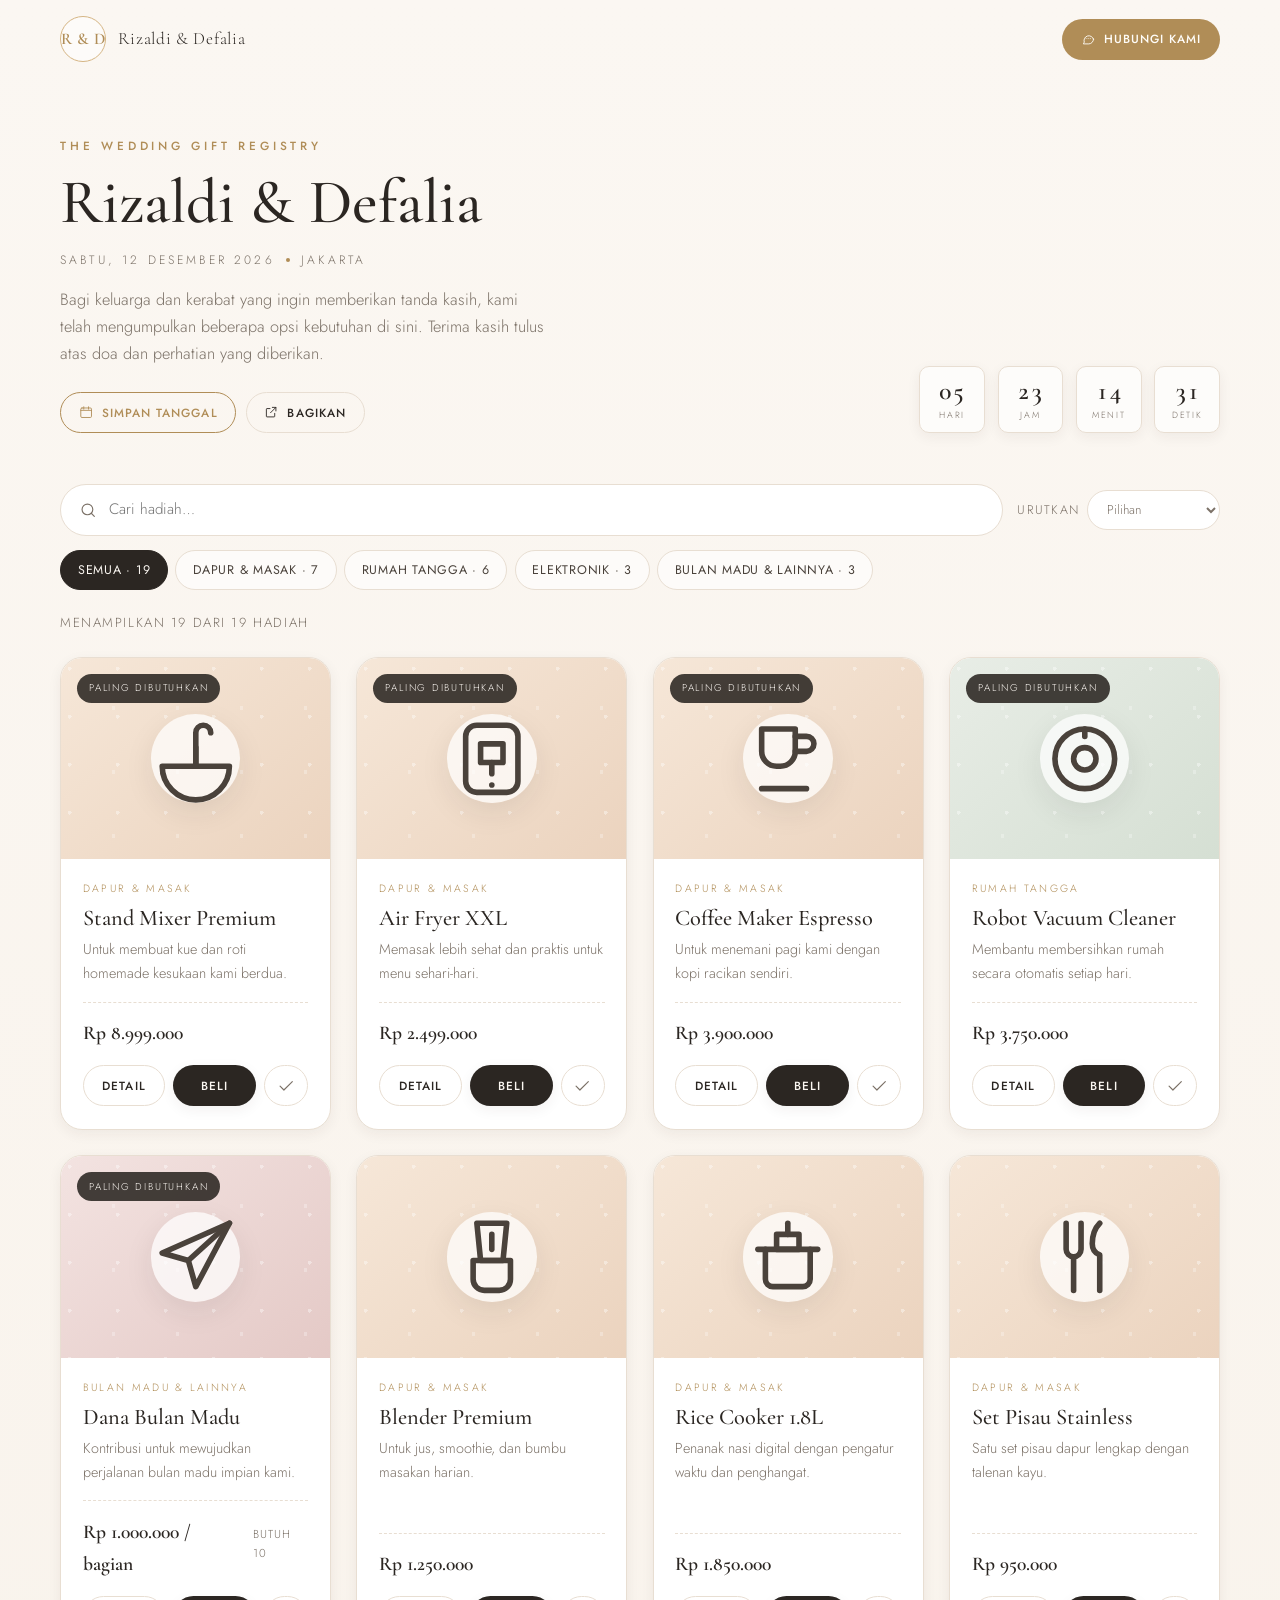
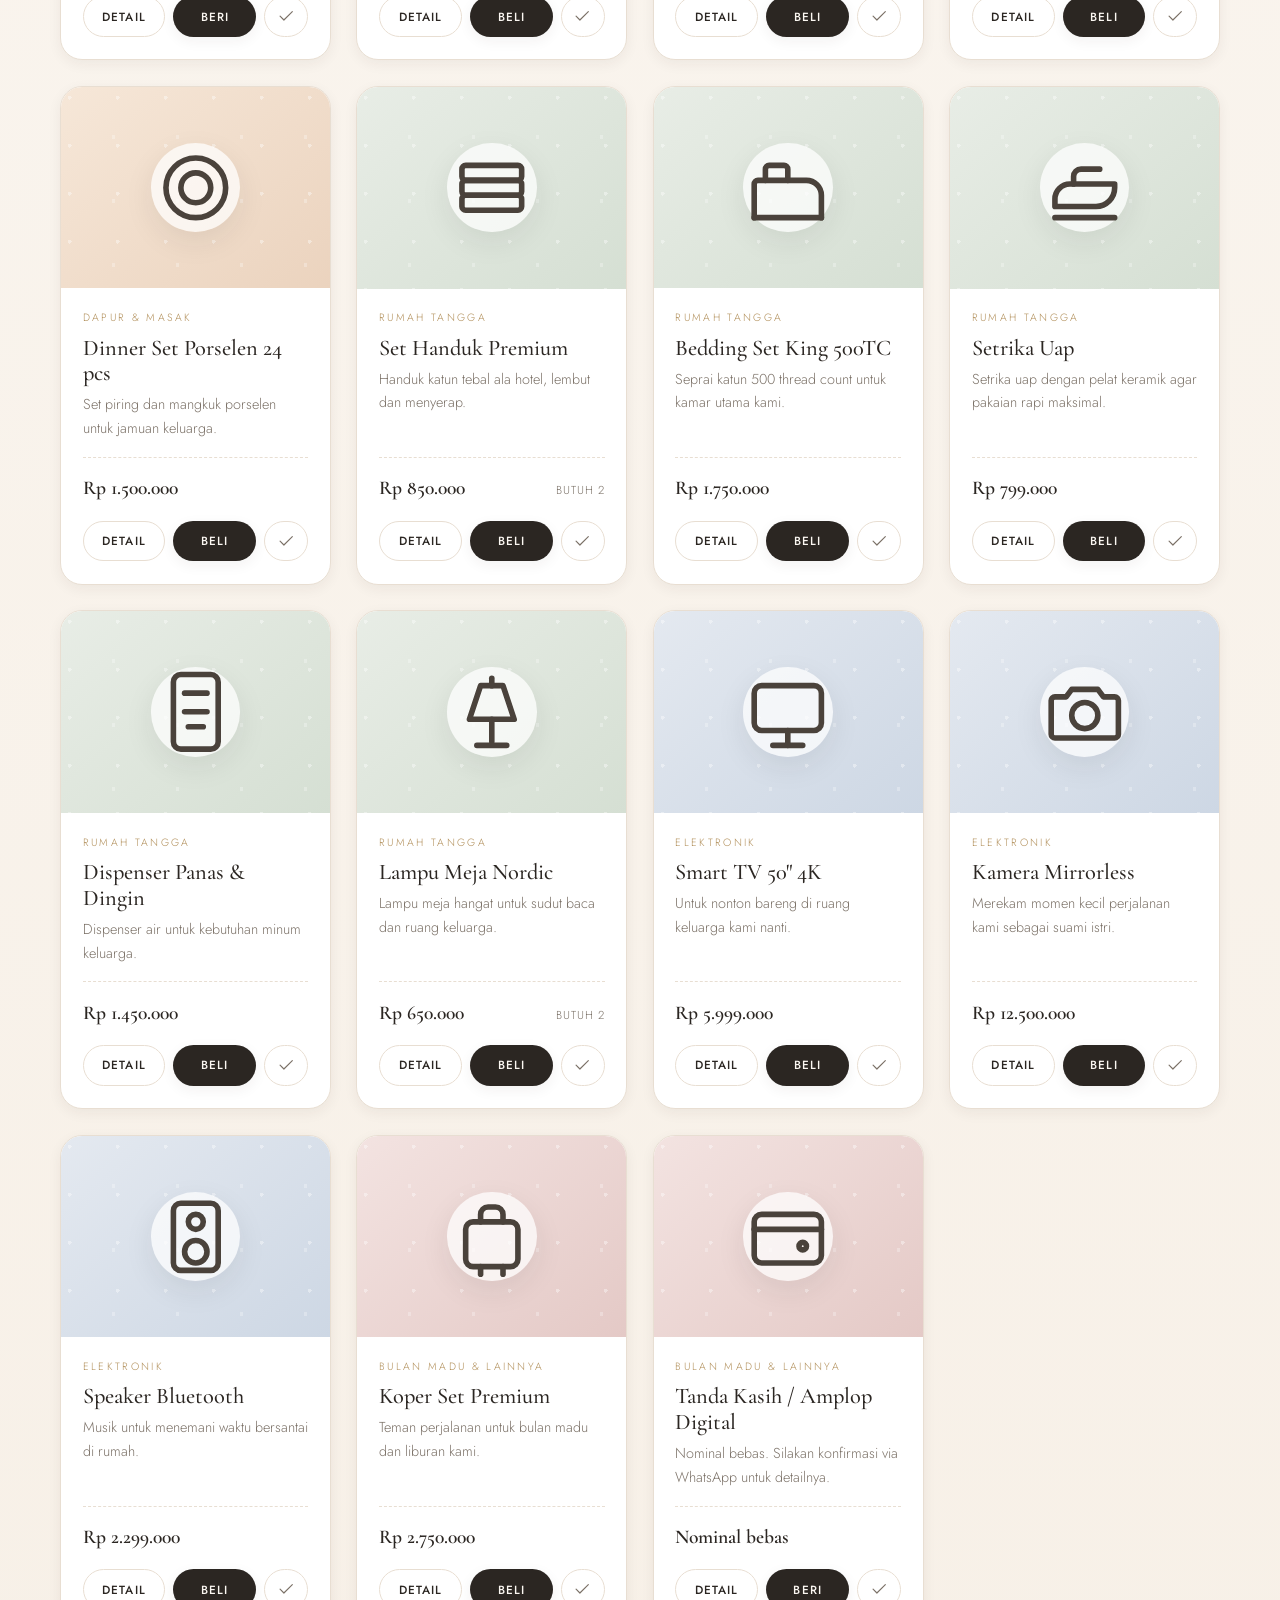
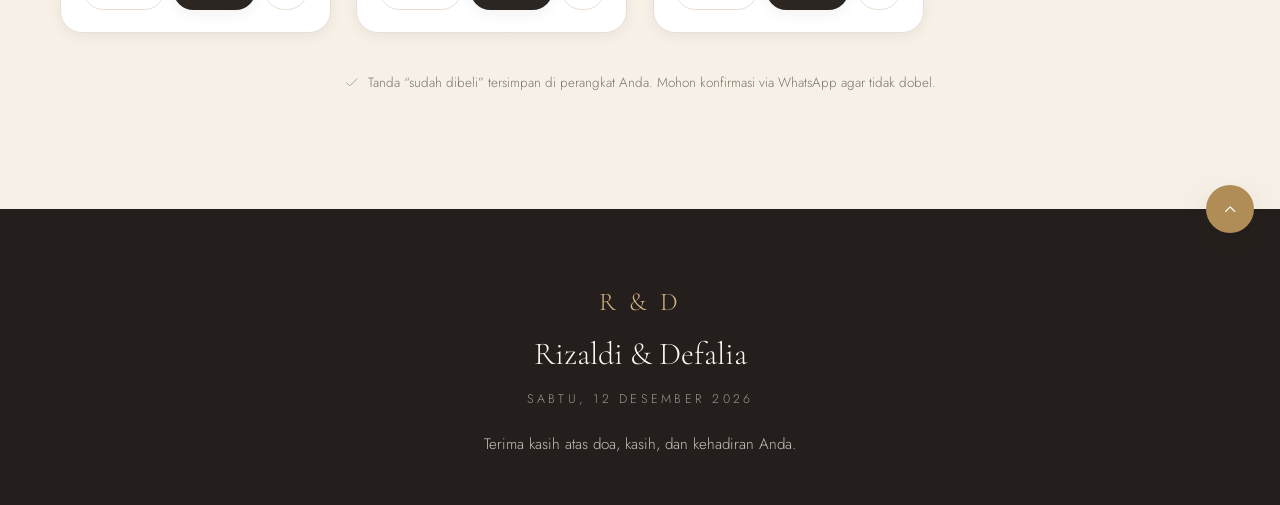
==== index.html @ 7516e066 "Rename bride from Aisyah to Defalia" ====
<!DOCTYPE html>
<html lang="id">
<head>
<meta charset="UTF-8">
<meta name="viewport" content="width=device-width, initial-scale=1.0">
<meta name="theme-color" content="#FBF7F2">
<title>Wedding Gift — Rizaldi &amp; Defalia</title>
<meta name="description" content="Daftar hadiah pernikahan Rizaldi &amp; Defalia.">
<meta property="og:title" content="Wedding Gift — Rizaldi &amp; Defalia">
<meta property="og:description" content="Bagi keluarga dan kerabat yang ingin memberikan tanda kasih, kami telah menyiapkan daftar hadiah pilihan.">
<meta property="og:type" content="website">
<link rel="icon" href="data:image/svg+xml,%3Csvg xmlns='http://www.w3.org/2000/svg' viewBox='0 0 64 64'%3E%3Crect width='64' height='64' rx='14' fill='%23FBF7F2'/%3E%3Ctext x='32' y='43' font-family='Georgia,serif' font-size='30' text-anchor='middle' fill='%23B08D57'%3ER%26D%3C/text%3E%3C/svg%3E">
<link rel="preconnect" href="https://fonts.googleapis.com">
<link rel="preconnect" href="https://fonts.gstatic.com" crossorigin>
<link href="https://fonts.googleapis.com/css2?family=Cormorant+Garamond:ital,wght@0,400;0,500;0,600;0,700;1,400;1,500&family=Jost:wght@300;400;500;600&display=swap" rel="stylesheet">
<link rel="stylesheet" href="css/styles.css">
</head>
<body>
<a class="skip-link" href="#hadiah">Lewati ke daftar hadiah</a>

<header class="nav" id="site-nav">
  <div class="nav-inner container">
    <a class="brand" href="#hadiah" aria-label="Ke daftar hadiah">
      <span class="brand-mono" data-text="monogram">R &amp; D</span>
      <span class="brand-label" data-text="shortNames">Rizaldi &amp; Defalia</span>
    </a>
    <a class="btn btn-gold btn-sm nav-cta" id="nav-wa" href="#" target="_blank" rel="noopener">
      <span class="icon" data-icon="chat"></span>
      <span class="nav-cta-label">Hubungi Kami</span>
    </a>
  </div>
</header>

<main id="main">

  <section class="section gifts" id="hadiah">
    <div class="container">
      <header class="registry-head">
        <div class="registry-intro reveal">
          <p class="eyebrow">The Wedding Gift Registry</p>
          <h1 class="registry-names" data-text="names">Rizaldi &amp; Defalia</h1>
          <p class="registry-meta">
            <span data-text="dateLabel">Sabtu, 12 Desember 2026</span>
            <span class="dot" aria-hidden="true"></span>
            <span data-text="city">Jakarta</span>
          </p>
          <p class="registry-lead" data-text="introText">
            Bagi keluarga dan kerabat yang ingin memberikan tanda kasih, kami telah mengumpulkan beberapa opsi kebutuhan di sini.
          </p>
          <div class="registry-actions">
            <button class="btn btn-sm btn-outline" id="save-date">
              <span class="icon" data-icon="cal"></span> Simpan Tanggal
            </button>
            <button class="btn btn-sm btn-ghost" id="share-page">
              <span class="icon" data-icon="external"></span> Bagikan
            </button>
          </div>
        </div>
        <div class="countdown reveal" id="countdown" aria-label="Hitung mundur menuju hari pernikahan">
          <div class="cd-item"><strong data-unit="days">00</strong><span>Hari</span></div>
          <div class="cd-item"><strong data-unit="hours">00</strong><span>Jam</span></div>
          <div class="cd-item"><strong data-unit="minutes">00</strong><span>Menit</span></div>
          <div class="cd-item"><strong data-unit="seconds">00</strong><span>Detik</span></div>
        </div>
      </header>

      <div class="toolbar reveal">
        <label class="search">
          <span class="icon" data-icon="search"></span>
          <input type="search" id="search" placeholder="Cari hadiah…" aria-label="Cari hadiah">
        </label>
        <div class="chips" id="chips" role="tablist" aria-label="Kategori hadiah"></div>
        <label class="sort">
          <span>Urutkan</span>
          <select id="sort" aria-label="Urutkan hadiah">
            <option value="featured">Pilihan</option>
            <option value="price-asc">Harga terendah</option>
            <option value="price-desc">Harga tertinggi</option>
            <option value="name">Nama A–Z</option>
          </select>
        </label>
      </div>

      <p class="result-count" id="gift-count" aria-live="polite"></p>
      <div class="gift-grid" id="gift-grid"></div>
      <div class="empty" id="gift-empty" hidden>
        <span class="icon" data-icon="search"></span>
        <h3>Hadiah tidak ditemukan</h3>
        <p>Coba kata kunci atau kategori lain, ya.</p>
      </div>
      <p class="note reveal">
        <span class="icon" data-icon="check"></span>
        Tanda “sudah dibeli” tersimpan di perangkat Anda. Mohon konfirmasi via WhatsApp agar tidak dobel.
      </p>
    </div>
  </section>

</main>

<footer class="footer">
  <div class="container footer-inner">
    <p class="footer-mono" data-text="monogram">R &amp; D</p>
    <p class="footer-names" data-text="names">Rizaldi &amp; Defalia</p>
    <p class="footer-date" data-text="dateLabel">Sabtu, 12 Desember 2026</p>
    <p class="footer-thanks">Terima kasih atas doa, kasih, dan kehadiran Anda.</p>
  </div>
  <a class="to-top" href="#hadiah" aria-label="Kembali ke atas"><span class="icon" data-icon="chevron-down"></span></a>
</footer>

<div class="modal" id="modal" hidden>
  <div class="modal-backdrop" data-close="1"></div>
  <div class="modal-panel" role="dialog" aria-modal="true" aria-labelledby="modal-title">
    <button class="modal-close" data-close="1" aria-label="Tutup">
      <span class="icon" data-icon="close"></span>
    </button>
    <div class="modal-body" id="modal-body"></div>
  </div>
</div>

<div class="toast" id="toast" role="status" aria-live="polite"></div>

<noscript>
  <p style="padding:1rem;text-align:center">Aktifkan JavaScript untuk melihat daftar hadiah dan fitur interaktif lainnya.</p>
</noscript>

<script src="js/data.js"></script>
<script src="js/app.js"></script>
</body>
</html>
---- css/styles.css ----
:root {
  --ivory: #FBF7F2;
  --cream: #F4ECE3;
  --sand: #EFE4D7;
  --white: #FFFFFF;
  --ink: #2B2622;
  --ink-soft: #4A423B;
  --muted: #7C7268;
  --line: #E8DED2;
  --gold: #B08D57;
  --gold-soft: #D4B483;
  --gold-tint: #F3E9DA;
  --blush: #D9A7A0;
  --sage: #9DAF9B;
  --radius-lg: 22px;
  --radius: 16px;
  --radius-sm: 10px;
  --shadow-sm: 0 4px 14px rgba(43, 38, 34, .06);
  --shadow: 0 14px 40px rgba(43, 38, 34, .10);
  --shadow-lg: 0 30px 70px rgba(43, 38, 34, .18);
  --serif: 'Cormorant Garamond', 'Times New Roman', Georgia, serif;
  --sans: 'Jost', system-ui, -apple-system, 'Segoe UI', sans-serif;
  --ease: cubic-bezier(.22, .61, .36, 1);
}

*,
*::before,
*::after { box-sizing: border-box; }

html {
  scroll-behavior: smooth;
  -webkit-text-size-adjust: 100%;
}

body {
  margin: 0;
  background: var(--ivory);
  color: var(--ink);
  font-family: var(--sans);
  font-size: 16px;
  line-height: 1.65;
  font-weight: 300;
  overflow-x: hidden;
}

body.no-scroll { overflow: hidden; }

img { max-width: 100%; display: block; }

a { color: inherit; text-decoration: none; }

button, input, select, textarea { font: inherit; color: inherit; }

h1, h2, h3, h4 {
  font-family: var(--serif);
  font-weight: 500;
  line-height: 1.15;
  margin: 0;
}

p { margin: 0; }

ul, ol { margin: 0; padding: 0; list-style: none; }

.container {
  width: min(1160px, 100% - 2.5rem);
  margin-inline: auto;
}

.icon {
  display: inline-flex;
  width: 1.15em;
  height: 1.15em;
  flex: 0 0 auto;
}

.icon svg { width: 100%; height: 100%; display: block; }

.skip-link {
  position: absolute;
  left: -9999px;
  top: 0;
  background: var(--ink);
  color: var(--white);
  padding: .6rem 1rem;
  z-index: 200;
  border-radius: 0 0 var(--radius-sm) 0;
}

.skip-link:focus { left: 0; }

:focus-visible {
  outline: 2px solid var(--gold);
  outline-offset: 3px;
  border-radius: 4px;
}

.eyebrow {
  font-size: .74rem;
  letter-spacing: .32em;
  text-transform: uppercase;
  color: var(--gold);
  font-weight: 500;
  margin-bottom: .9rem;
}

.section {
  padding: clamp(4.5rem, 9vw, 7.5rem) 0;
  position: relative;
}

.btn {
  display: inline-flex;
  align-items: center;
  justify-content: center;
  gap: .55rem;
  padding: .85rem 1.7rem;
  border-radius: 999px;
  border: 1px solid transparent;
  font-family: var(--sans);
  font-size: .86rem;
  font-weight: 500;
  letter-spacing: .09em;
  text-transform: uppercase;
  cursor: pointer;
  transition: transform .25s var(--ease), background .25s var(--ease), color .25s var(--ease), border-color .25s var(--ease), box-shadow .25s var(--ease);
  white-space: nowrap;
}

.btn:hover { transform: translateY(-2px); }
.btn:active { transform: translateY(0); }

.btn-primary {
  background: var(--ink);
  color: var(--ivory);
  box-shadow: var(--shadow-sm);
}

.btn-primary:hover { background: #3A332D; box-shadow: var(--shadow); }

.btn-gold {
  background: var(--gold);
  color: #FFFDF9;
}

.btn-gold:hover { background: #9E7C48; }

.btn-ghost {
  background: transparent;
  border-color: var(--line);
  color: var(--ink);
}

.btn-ghost:hover { border-color: var(--gold); color: var(--gold); }

.btn-outline {
  background: transparent;
  border-color: var(--gold);
  color: var(--gold);
}

.btn-outline:hover { background: var(--gold); color: #FFFDF9; }

.btn-sm {
  padding: .6rem 1.1rem;
  font-size: .74rem;
}

.btn .icon { font-size: 1.05em; }

.nav {
  position: fixed;
  inset: 0 0 auto 0;
  z-index: 100;
  padding: 1rem 0;
  transition: background .35s var(--ease), box-shadow .35s var(--ease), padding .35s var(--ease);
}

.nav.scrolled {
  background: rgba(251, 247, 242, .92);
  backdrop-filter: blur(14px);
  -webkit-backdrop-filter: blur(14px);
  box-shadow: 0 1px 0 var(--line), 0 10px 30px rgba(43, 38, 34, .05);
  padding: .6rem 0;
}

.nav-inner {
  display: flex;
  align-items: center;
  gap: 1.4rem;
}

.brand {
  display: flex;
  align-items: center;
  gap: .7rem;
  margin-right: auto;
}

.brand-mono {
  font-family: var(--serif);
  font-size: 1.02rem;
  font-weight: 600;
  letter-spacing: .02em;
  white-space: nowrap;
  line-height: 1;
  color: var(--gold);
  border: 1px solid var(--gold-soft);
  border-radius: 50%;
  width: 2.9rem;
  height: 2.9rem;
  display: grid;
  place-items: center;
  background: rgba(255, 255, 255, .55);
  transition: background .3s var(--ease);
}

.brand-label {
  font-family: var(--serif);
  font-size: 1.08rem;
  letter-spacing: .04em;
  color: var(--ink);
}

@media (max-width: 560px) {
  .brand-label { display: none; }
}

.registry-head {
  display: grid;
  grid-template-columns: minmax(0, 1fr) auto;
  align-items: end;
  gap: 2.5rem;
  margin-bottom: clamp(2.2rem, 4vw, 3.2rem);
}

.registry-names {
  font-size: clamp(2.4rem, 5.5vw, 3.9rem);
  line-height: 1.05;
}

.registry-names .amp {
  font-style: italic;
  color: var(--gold);
  font-weight: 400;
  padding: 0 .06em;
}

.registry-meta {
  display: flex;
  flex-wrap: wrap;
  align-items: center;
  gap: .7rem;
  margin-top: .9rem;
  font-size: .76rem;
  letter-spacing: .26em;
  text-transform: uppercase;
  color: var(--muted);
}

.registry-meta .dot {
  width: 4px;
  height: 4px;
  border-radius: 50%;
  background: var(--gold);
}

.registry-lead {
  max-width: 54ch;
  margin-top: 1.1rem;
  color: var(--muted);
  font-size: 1.02rem;
}

.registry-actions {
  display: flex;
  flex-wrap: wrap;
  gap: .6rem;
  margin-top: 1.5rem;
}

.countdown {
  display: flex;
  gap: clamp(.5rem, 1.6vw, .8rem);
}

.cd-item {
  min-width: 4.1rem;
  padding: .7rem .55rem .55rem;
  background: rgba(255, 255, 255, .68);
  border: 1px solid var(--line);
  border-radius: var(--radius-sm);
  display: flex;
  flex-direction: column;
  align-items: center;
  box-shadow: var(--shadow-sm);
}

.cd-item strong {
  font-family: var(--serif);
  font-size: clamp(1.15rem, 2.2vw, 1.6rem);
  font-weight: 600;
  color: var(--ink);
  line-height: 1;
  font-variant-numeric: tabular-nums;
}

.cd-item span {
  margin-top: .3rem;
  font-size: .56rem;
  letter-spacing: .2em;
  text-transform: uppercase;
  color: var(--muted);
}

.gifts {
  background: linear-gradient(180deg, var(--ivory) 0%, #F7F0E7 100%);
  padding-top: clamp(6.5rem, 11vw, 8.5rem);
}

.toolbar {
  display: flex;
  flex-wrap: wrap;
  align-items: center;
  gap: .9rem;
  margin-bottom: 1.4rem;
}

.search {
  display: flex;
  align-items: center;
  gap: .6rem;
  padding: .7rem 1.1rem;
  background: var(--white);
  border: 1px solid var(--line);
  border-radius: 999px;
  flex: 1 1 260px;
  color: var(--muted);
  transition: border-color .25s var(--ease), box-shadow .25s var(--ease);
}

.search:focus-within { border-color: var(--gold-soft); box-shadow: 0 0 0 4px rgba(176, 141, 87, .1); }

.search input {
  border: 0;
  background: transparent;
  outline: none;
  width: 100%;
  font-size: .95rem;
}

.chips {
  display: flex;
  flex-wrap: wrap;
  gap: .45rem;
  order: 3;
  flex: 1 1 100%;
}

.chip {
  padding: .55rem 1.05rem;
  border-radius: 999px;
  border: 1px solid var(--line);
  background: rgba(255, 255, 255, .6);
  font-size: .78rem;
  letter-spacing: .06em;
  text-transform: uppercase;
  font-weight: 400;
  color: var(--ink-soft);
  cursor: pointer;
  transition: all .25s var(--ease);
}

.chip:hover { border-color: var(--gold-soft); color: var(--gold); }

.chip.is-active {
  background: var(--ink);
  border-color: var(--ink);
  color: var(--ivory);
}

.sort {
  display: flex;
  align-items: center;
  gap: .5rem;
  margin-left: auto;
  font-size: .78rem;
  letter-spacing: .1em;
  text-transform: uppercase;
  color: var(--muted);
}

.sort select {
  border: 1px solid var(--line);
  background: var(--white);
  border-radius: 999px;
  padding: .55rem .9rem;
  font-size: .8rem;
  cursor: pointer;
  outline: none;
}

.result-count {
  font-size: .82rem;
  letter-spacing: .12em;
  text-transform: uppercase;
  color: var(--muted);
  margin-bottom: 1.4rem;
}

.gift-grid {
  display: grid;
  grid-template-columns: repeat(auto-fill, minmax(270px, 1fr));
  gap: 1.6rem;
}

.gift {
  background: var(--white);
  border: 1px solid var(--line);
  border-radius: var(--radius-lg);
  overflow: hidden;
  display: flex;
  flex-direction: column;
  box-shadow: var(--shadow-sm);
  transition: transform .35s var(--ease), box-shadow .35s var(--ease), border-color .35s var(--ease);
}

.gift:hover {
  transform: translateY(-6px);
  box-shadow: var(--shadow);
  border-color: var(--gold-soft);
}

.gift.is-claimed { opacity: .72; }

.gift-media {
  position: relative;
  aspect-ratio: 4 / 3;
  display: grid;
  place-items: center;
  overflow: hidden;
}

.gift-media::before {
  content: "";
  position: absolute;
  inset: 0;
  background-image:
    radial-gradient(circle at 18% 22%, rgba(255, 255, 255, .55) 0 2px, transparent 2px),
    radial-gradient(circle at 82% 78%, rgba(255, 255, 255, .4) 0 2px, transparent 2px);
  background-size: 48px 48px, 64px 64px;
  opacity: .7;
}

.gift-media img {
  position: absolute;
  inset: 0;
  width: 100%;
  height: 100%;
  object-fit: cover;
}

.gift-icon {
  position: relative;
  display: grid;
  place-items: center;
  width: 5.6rem;
  height: 5.6rem;
  border-radius: 50%;
  background: rgba(255, 255, 255, .72);
  color: var(--ink-soft);
  font-size: 2.6rem;
  box-shadow: 0 10px 30px rgba(43, 38, 34, .08);
  transition: transform .4s var(--ease);
}

.gift:hover .gift-icon { transform: scale(1.07) rotate(-3deg); }

.cat-dapur { background: linear-gradient(140deg, #F6E7D8, #EBD3BE); }
.cat-rumah { background: linear-gradient(140deg, #E8EDE6, #D5DFD3); }
.cat-elektronik { background: linear-gradient(140deg, #E4E9F0, #CDD7E4); }
.cat-lainnya { background: linear-gradient(140deg, #F3E3E1, #E4C9C6); }

.gift-badge {
  position: absolute;
  top: 1rem;
  left: 1rem;
  background: rgba(43, 38, 34, .88);
  color: var(--ivory);
  font-size: .62rem;
  letter-spacing: .18em;
  text-transform: uppercase;
  padding: .4rem .75rem;
  border-radius: 999px;
}

.gift-ribbon {
  position: absolute;
  top: 1rem;
  right: 1rem;
  display: none;
  align-items: center;
  gap: .35rem;
  background: rgba(255, 253, 249, .94);
  color: #4E7A4E;
  border: 1px solid #CBE0CB;
  font-size: .62rem;
  letter-spacing: .14em;
  text-transform: uppercase;
  padding: .4rem .7rem;
  border-radius: 999px;
}

.gift.is-claimed .gift-ribbon { display: inline-flex; }

.gift-body {
  padding: 1.3rem 1.35rem 1.4rem;
  display: flex;
  flex-direction: column;
  flex: 1;
}

.gift-cat {
  font-size: .66rem;
  letter-spacing: .22em;
  text-transform: uppercase;
  color: var(--gold);
  margin-bottom: .5rem;
}

.gift-title {
  font-size: 1.4rem;
  margin-bottom: .45rem;
}

.gift-desc {
  color: var(--muted);
  font-size: .9rem;
  display: -webkit-box;
  -webkit-line-clamp: 2;
  -webkit-box-orient: vertical;
  overflow: hidden;
  margin-bottom: 1rem;
}

.gift-meta {
  display: flex;
  align-items: baseline;
  justify-content: space-between;
  gap: .6rem;
  margin-top: auto;
  padding-top: .9rem;
  border-top: 1px dashed var(--line);
}

.gift-price {
  font-family: var(--serif);
  font-size: 1.22rem;
  font-weight: 600;
  color: var(--ink);
}

.gift-qty {
  font-size: .72rem;
  letter-spacing: .08em;
  text-transform: uppercase;
  color: var(--muted);
}

.gift-actions {
  display: flex;
  gap: .5rem;
  margin-top: 1rem;
}

.gift-actions .btn { flex: 1; }

.claim-btn {
  flex: 0 0 44px !important;
  width: 44px;
  padding: 0;
  border-radius: 999px;
  background: transparent;
  border: 1px solid var(--line);
  color: var(--muted);
  display: grid;
  place-items: center;
  cursor: pointer;
  transition: all .25s var(--ease);
}

.claim-btn:hover { border-color: var(--sage); color: #4E7A4E; }

.claim-btn.is-on {
  background: #EAF2E9;
  border-color: #CBE0CB;
  color: #4E7A4E;
}

.empty {
  text-align: center;
  padding: 3.5rem 1rem;
  color: var(--muted);
  border: 1px dashed var(--line);
  border-radius: var(--radius-lg);
}

.empty .icon { font-size: 2rem; color: var(--gold-soft); margin-bottom: .6rem; }

.empty h3 { font-size: 1.4rem; color: var(--ink); margin-bottom: .3rem; }

.note {
  display: flex;
  align-items: center;
  justify-content: center;
  gap: .55rem;
  margin-top: 2.4rem;
  font-size: .84rem;
  color: var(--muted);
  text-align: center;
}

.note .icon { color: var(--sage); }

@keyframes rise {
  from { opacity: 0; transform: translateY(14px); }
  to { opacity: 1; transform: translateY(0); }
}

.footer {
  position: relative;
  background: #241F1C;
  color: rgba(251, 247, 242, .75);
  padding: 4.5rem 0 3rem;
  text-align: center;
}

.footer-mono {
  font-family: var(--serif);
  font-size: 1.6rem;
  color: var(--gold-soft);
  letter-spacing: .14em;
}

.footer-names {
  font-family: var(--serif);
  font-size: 2rem;
  color: var(--ivory);
  margin-top: .3rem;
}

.footer-date {
  font-size: .78rem;
  letter-spacing: .26em;
  text-transform: uppercase;
  color: rgba(251, 247, 242, .55);
  margin-top: .5rem;
}

.footer-thanks { margin-top: 1.4rem; font-size: .95rem; }

.footer-small {
  margin-top: 2rem;
  font-size: .76rem;
  color: rgba(251, 247, 242, .45);
  display: inline-flex;
  align-items: center;
  gap: .4rem;
}

.footer-small .icon { color: var(--blush); }

.to-top {
  position: absolute;
  right: 1.6rem;
  top: -1.5rem;
  width: 3rem;
  height: 3rem;
  border-radius: 50%;
  background: var(--gold);
  color: #FFFDF9;
  display: grid;
  place-items: center;
  box-shadow: var(--shadow);
  transition: transform .3s var(--ease), background .3s var(--ease);
}

.to-top .icon { transform: rotate(180deg); }

.to-top:hover { transform: translateY(-4px); background: #9E7C48; }

.modal {
  position: fixed;
  inset: 0;
  z-index: 200;
  display: grid;
  place-items: center;
  padding: 1.2rem;
}

.modal[hidden] { display: none; }

.modal-backdrop {
  position: absolute;
  inset: 0;
  background: rgba(36, 31, 28, .55);
  backdrop-filter: blur(4px);
  animation: fade .3s var(--ease) both;
}

@keyframes fade { from { opacity: 0; } to { opacity: 1; } }

.modal-panel {
  position: relative;
  width: min(620px, 100%);
  max-height: 90svh;
  overflow: auto;
  background: var(--white);
  border-radius: var(--radius-lg);
  box-shadow: var(--shadow-lg);
  animation: pop .35s var(--ease) both;
}

@keyframes pop {
  from { opacity: 0; transform: translateY(18px) scale(.98); }
  to { opacity: 1; transform: none; }
}

.modal-close {
  position: absolute;
  top: .9rem;
  right: .9rem;
  z-index: 2;
  width: 2.4rem;
  height: 2.4rem;
  border-radius: 50%;
  border: 1px solid rgba(43, 38, 34, .12);
  background: rgba(255, 255, 255, .86);
  color: var(--ink);
  display: grid;
  place-items: center;
  cursor: pointer;
  transition: background .25s var(--ease), transform .25s var(--ease);
}

.modal-close:hover { background: var(--ink); color: var(--ivory); transform: rotate(90deg); }

.modal-media {
  aspect-ratio: 16 / 8;
  display: grid;
  place-items: center;
  position: relative;
}

.modal-media .gift-icon { width: 5rem; height: 5rem; font-size: 2.3rem; }

.modal-media img {
  position: absolute;
  inset: 0;
  width: 100%;
  height: 100%;
  object-fit: cover;
}

.modal-content { padding: 1.7rem 1.8rem 2rem; }

.modal-content .gift-cat { margin-bottom: .4rem; }

.modal-content h3 { font-size: 2rem; margin-bottom: .6rem; }

.modal-content .desc { color: var(--muted); margin-bottom: 1.2rem; }

.modal-facts {
  display: grid;
  grid-template-columns: repeat(auto-fit, minmax(130px, 1fr));
  gap: .8rem;
  margin-bottom: 1.3rem;
}

.fact {
  background: var(--ivory);
  border: 1px solid var(--line);
  border-radius: var(--radius-sm);
  padding: .8rem .9rem;
}

.fact span {
  display: block;
  font-size: .64rem;
  letter-spacing: .18em;
  text-transform: uppercase;
  color: var(--muted);
  margin-bottom: .2rem;
}

.fact strong { font-family: var(--serif); font-size: 1.1rem; font-weight: 600; }

.modal-note {
  font-size: .84rem;
  color: var(--muted);
  background: var(--gold-tint);
  border-radius: var(--radius-sm);
  padding: .8rem 1rem;
  margin-bottom: 1.3rem;
}

.modal-actions { display: grid; gap: .6rem; grid-template-columns: 1fr 1fr; }

.modal-actions .btn { width: 100%; }

.modal-actions .wide { grid-column: 1 / -1; }

.toast {
  position: fixed;
  left: 50%;
  bottom: 2rem;
  transform: translate(-50%, 200%);
  opacity: 0;
  visibility: hidden;
  background: var(--ink);
  color: var(--ivory);
  padding: .85rem 1.5rem;
  border-radius: 999px;
  font-size: .88rem;
  box-shadow: var(--shadow-lg);
  transition: transform .45s var(--ease), opacity .3s var(--ease), visibility .45s;
  z-index: 300;
  max-width: calc(100vw - 2rem);
  text-align: center;
}

.toast.show {
  transform: translate(-50%, 0);
  opacity: 1;
  visibility: visible;
}

.reveal {
  opacity: 0;
  transform: translateY(22px);
  transition: opacity .8s var(--ease), transform .8s var(--ease);
}

.reveal.is-in { opacity: 1; transform: none; }

@media (max-width: 980px) {
  .registry-head {
    grid-template-columns: 1fr;
    align-items: start;
    gap: 1.8rem;
  }
}

@media (max-width: 620px) {
  .container { width: min(1160px, 100% - 1.8rem); }

  .countdown { gap: .45rem; }

  .cd-item { min-width: 3.6rem; padding: .6rem .45rem .5rem; }

  .registry-meta { gap: .45rem; font-size: .68rem; letter-spacing: .2em; }

  .modal-actions { grid-template-columns: 1fr; }

  .gift-grid { grid-template-columns: 1fr; }
}

@media (prefers-reduced-motion: reduce) {
  html { scroll-behavior: auto; }

  *,
  *::before,
  *::after {
    animation-duration: .001ms !important;
    animation-iteration-count: 1 !important;
    transition-duration: .001ms !important;
  }

  .reveal { opacity: 1; transform: none; }
}
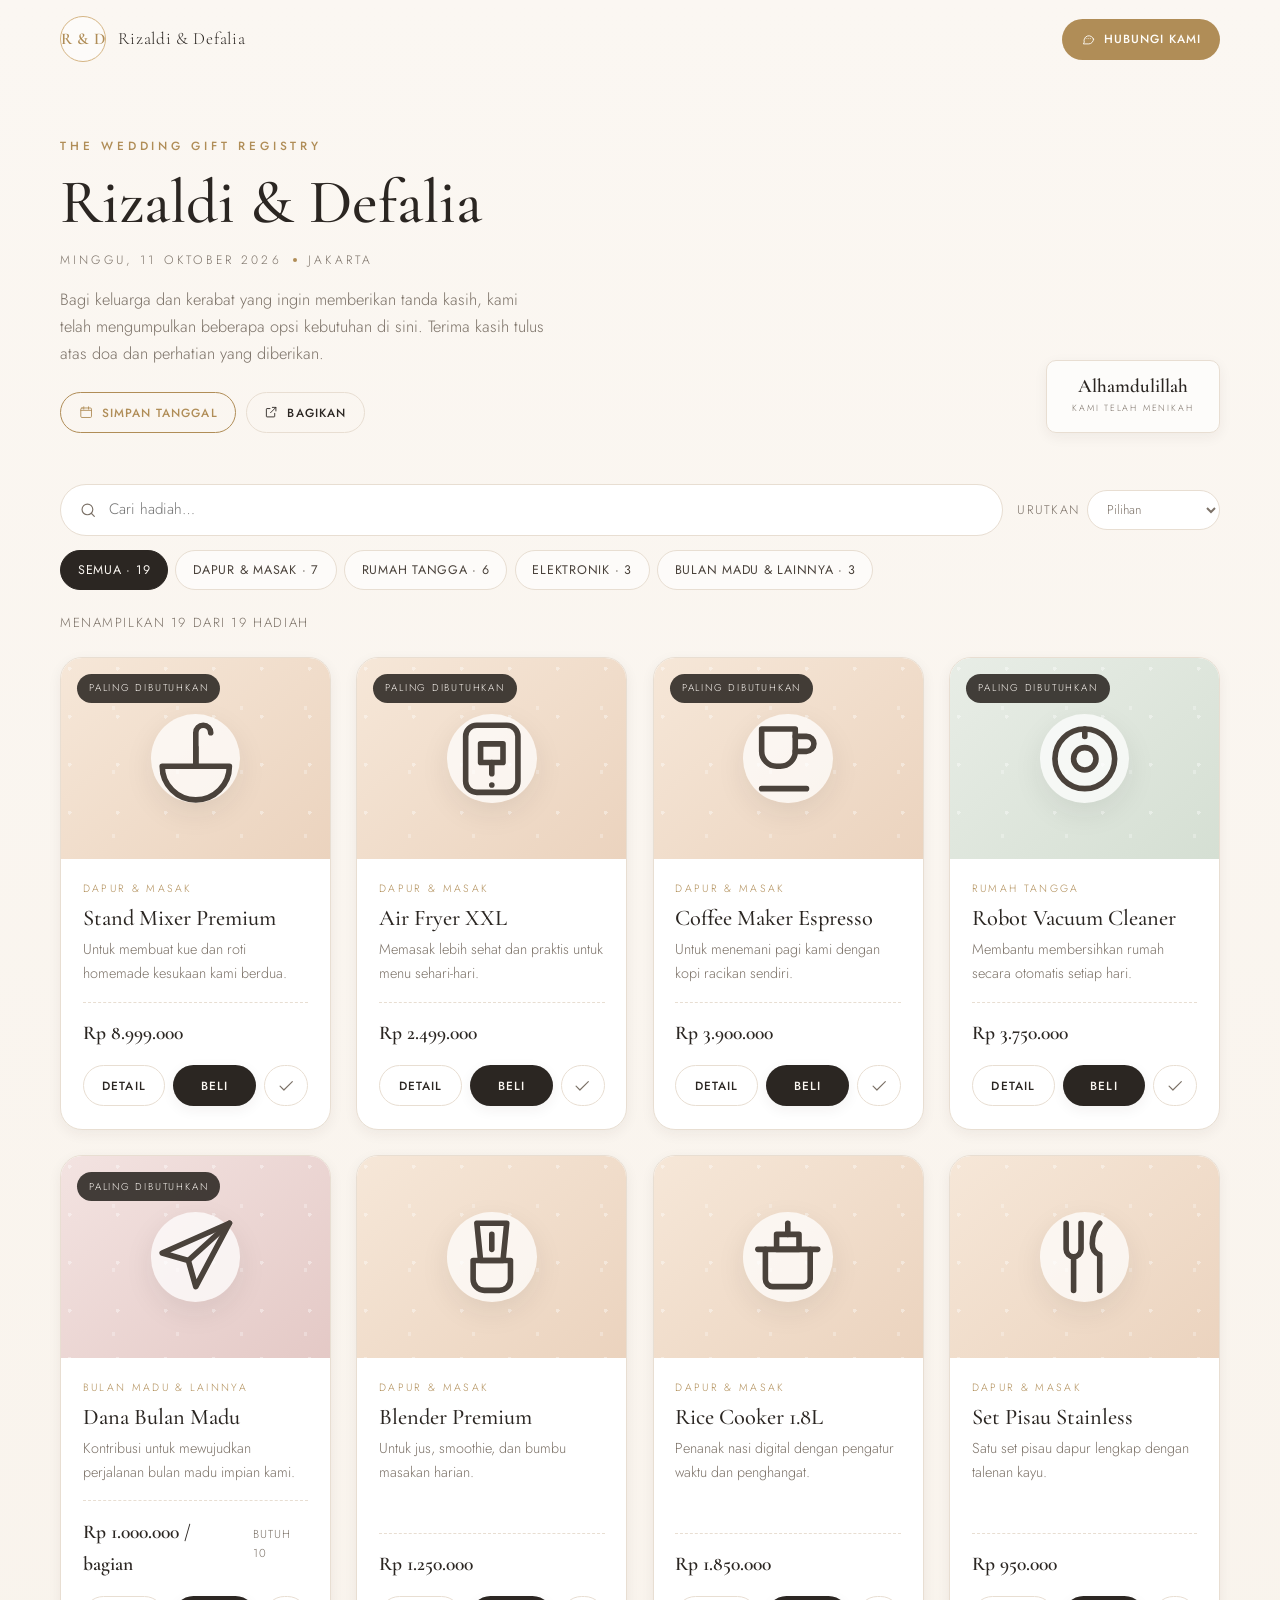
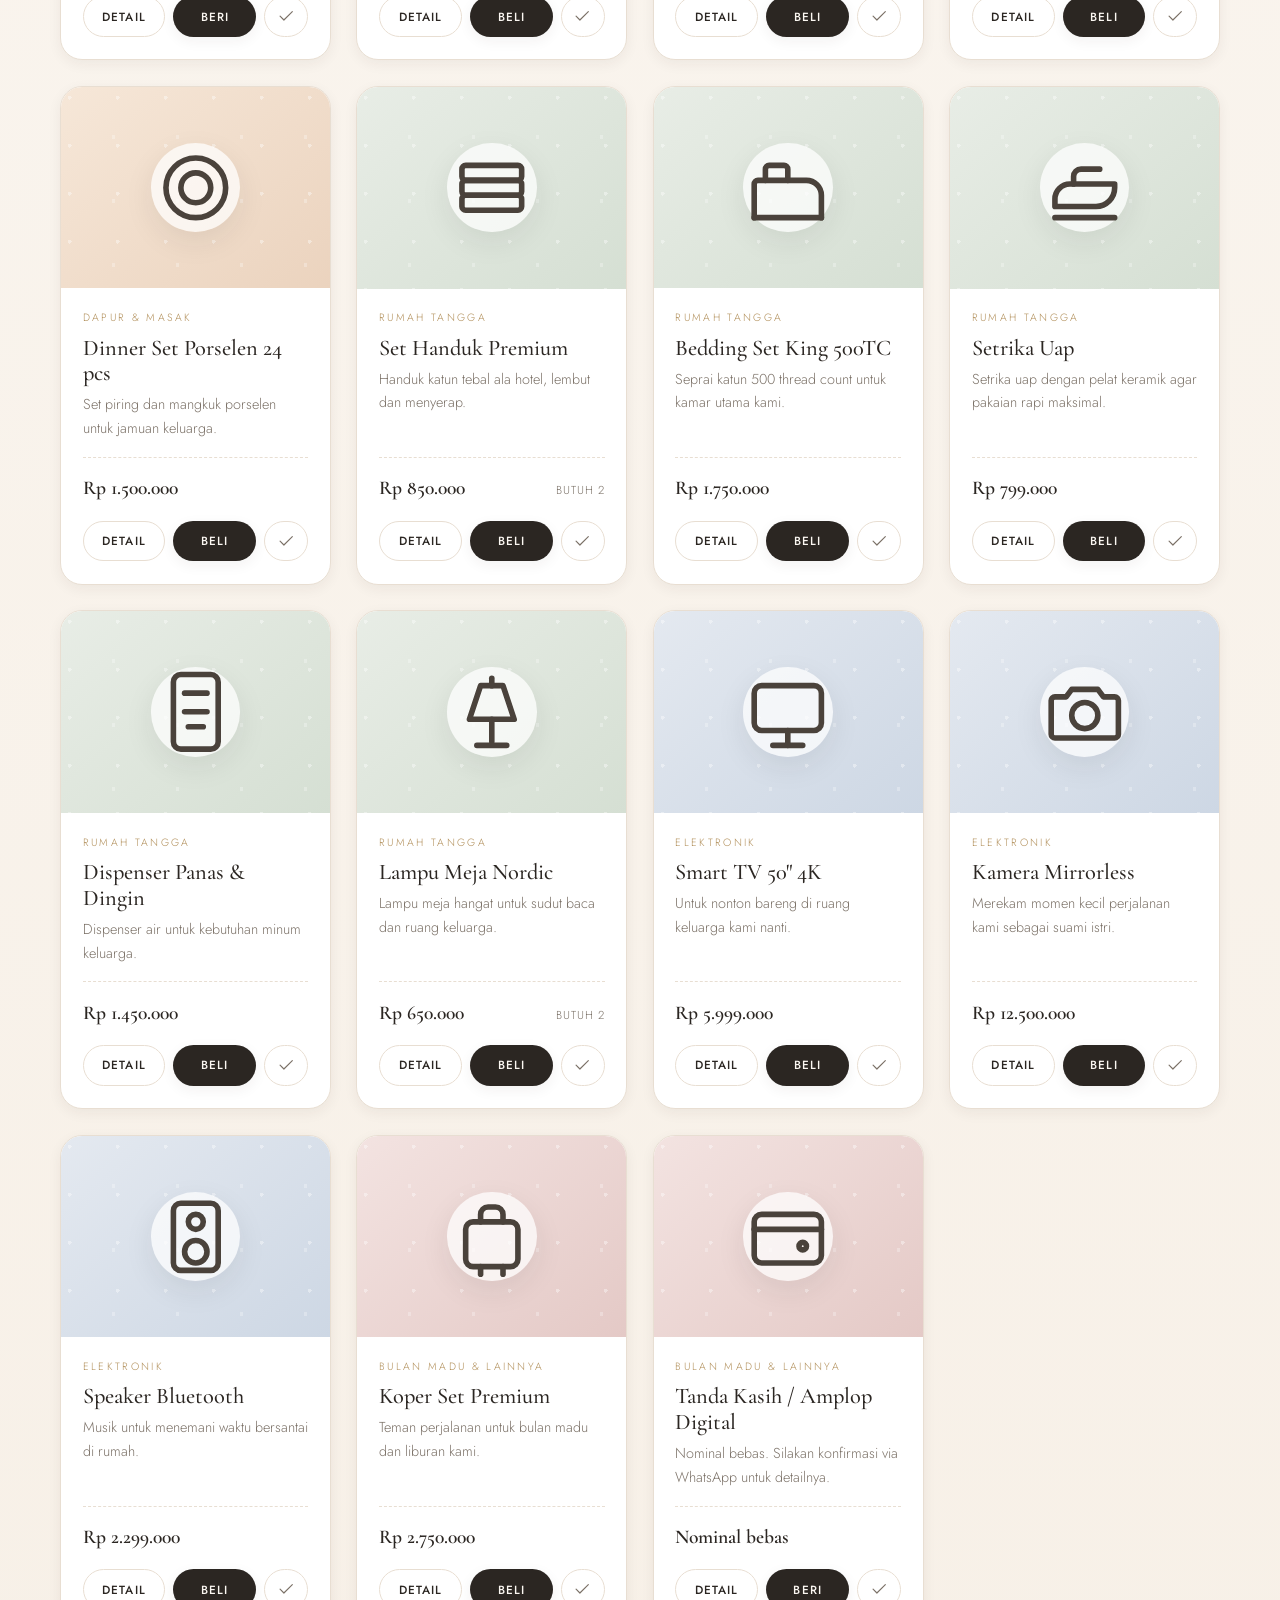
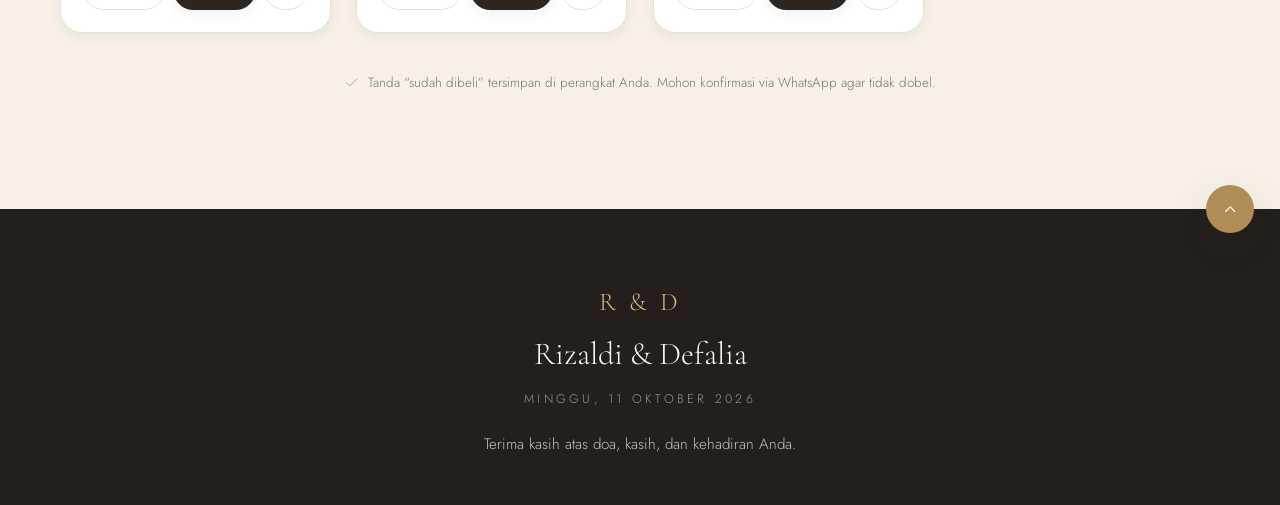
==== commit 972fc7f9: "Change wedding date to 11 October 2026" ====
--- a/index.html
+++ b/index.html
@@ -40,7 +40,7 @@
           <p class="eyebrow">The Wedding Gift Registry</p>
           <h1 class="registry-names" data-text="names">Rizaldi &amp; Defalia</h1>
           <p class="registry-meta">
-            <span data-text="dateLabel">Sabtu, 12 Desember 2026</span>
+            <span data-text="dateLabel">Minggu, 11 Oktober 2026</span>
             <span class="dot" aria-hidden="true"></span>
             <span data-text="city">Jakarta</span>
           </p>
@@ -101,7 +101,7 @@
   <div class="container footer-inner">
     <p class="footer-mono" data-text="monogram">R &amp; D</p>
     <p class="footer-names" data-text="names">Rizaldi &amp; Defalia</p>
-    <p class="footer-date" data-text="dateLabel">Sabtu, 12 Desember 2026</p>
+    <p class="footer-date" data-text="dateLabel">Minggu, 11 Oktober 2026</p>
     <p class="footer-thanks">Terima kasih atas doa, kasih, dan kehadiran Anda.</p>
   </div>
   <a class="to-top" href="#hadiah" aria-label="Kembali ke atas"><span class="icon" data-icon="chevron-down"></span></a>
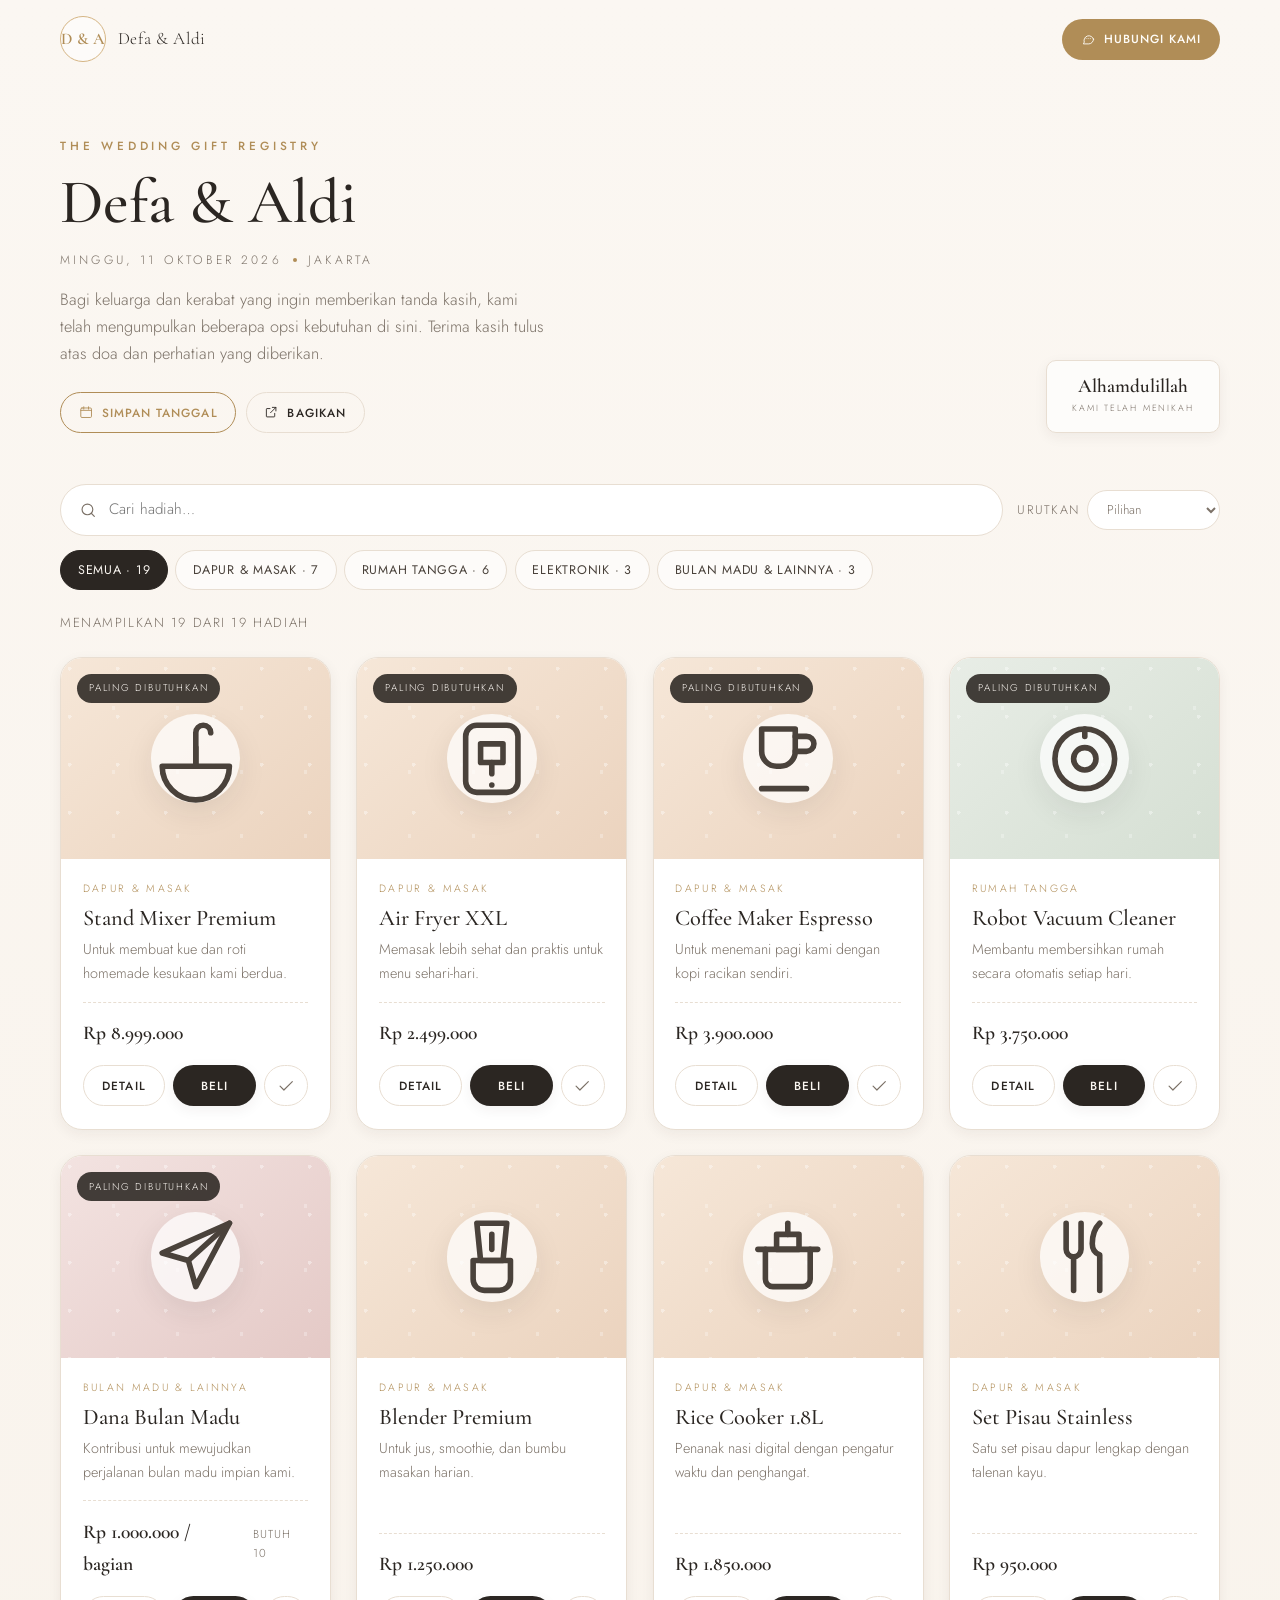
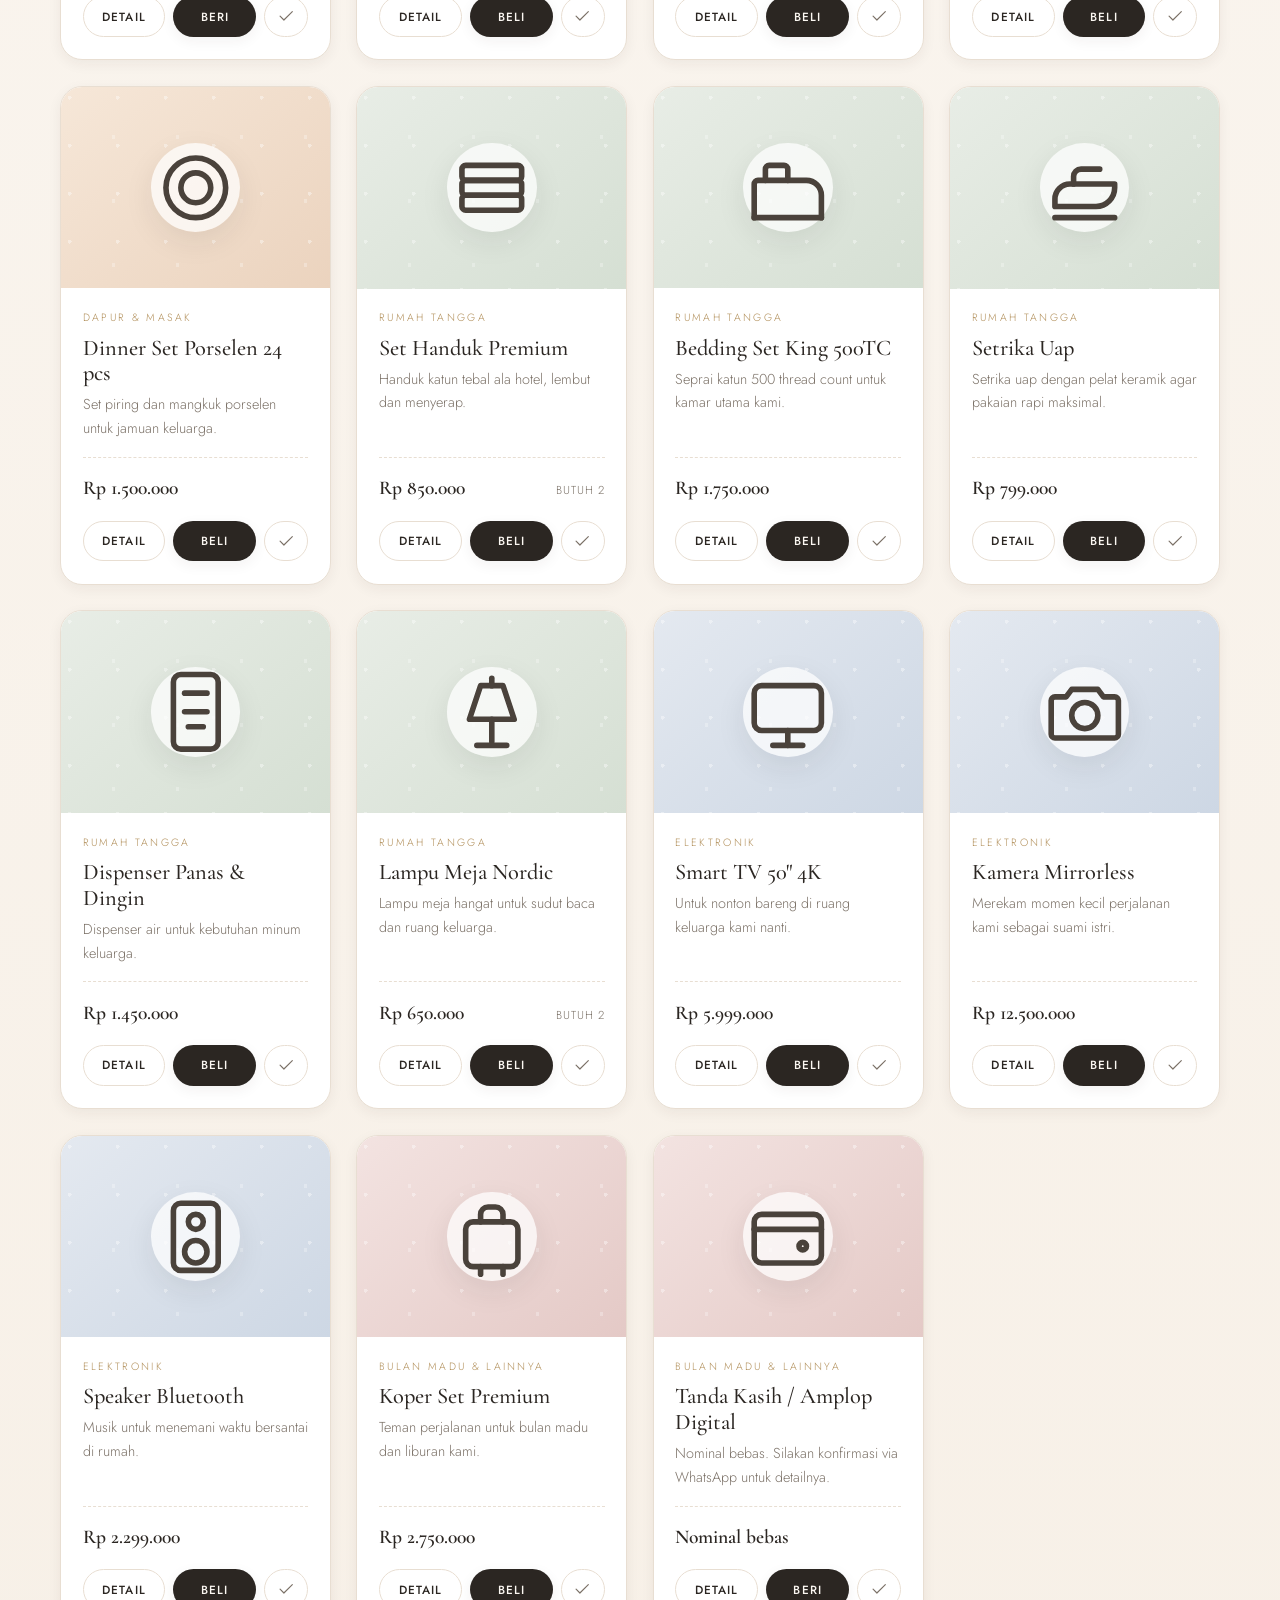
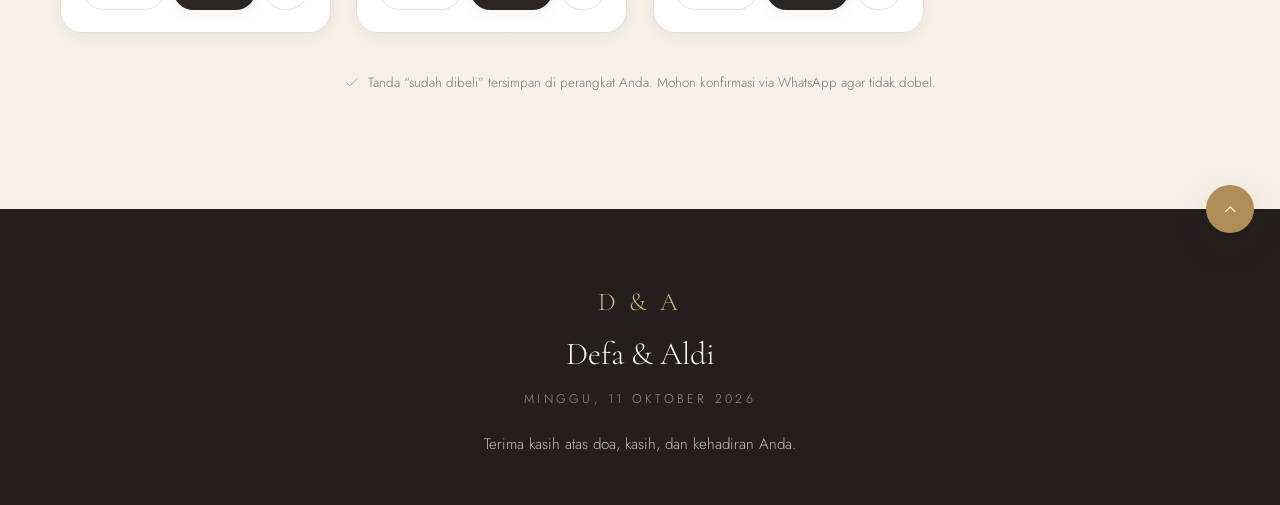
==== commit 4b783e7e: "Update couple names to Defa and Aldi" ====
--- a/index.html
+++ b/index.html
@@ -4,12 +4,12 @@
 <meta charset="UTF-8">
 <meta name="viewport" content="width=device-width, initial-scale=1.0">
 <meta name="theme-color" content="#FBF7F2">
-<title>Wedding Gift — Rizaldi &amp; Defalia</title>
-<meta name="description" content="Daftar hadiah pernikahan Rizaldi &amp; Defalia.">
-<meta property="og:title" content="Wedding Gift — Rizaldi &amp; Defalia">
+<title>Wedding Gift — Defa &amp; Aldi</title>
+<meta name="description" content="Daftar hadiah pernikahan Defa &amp; Aldi.">
+<meta property="og:title" content="Wedding Gift — Defa &amp; Aldi">
 <meta property="og:description" content="Bagi keluarga dan kerabat yang ingin memberikan tanda kasih, kami telah menyiapkan daftar hadiah pilihan.">
 <meta property="og:type" content="website">
-<link rel="icon" href="data:image/svg+xml,%3Csvg xmlns='http://www.w3.org/2000/svg' viewBox='0 0 64 64'%3E%3Crect width='64' height='64' rx='14' fill='%23FBF7F2'/%3E%3Ctext x='32' y='43' font-family='Georgia,serif' font-size='30' text-anchor='middle' fill='%23B08D57'%3ER%26D%3C/text%3E%3C/svg%3E">
+<link rel="icon" href="data:image/svg+xml,%3Csvg xmlns='http://www.w3.org/2000/svg' viewBox='0 0 64 64'%3E%3Crect width='64' height='64' rx='14' fill='%23FBF7F2'/%3E%3Ctext x='32' y='43' font-family='Georgia,serif' font-size='30' text-anchor='middle' fill='%23B08D57'%3ED%26A%3C/text%3E%3C/svg%3E">
 <link rel="preconnect" href="https://fonts.googleapis.com">
 <link rel="preconnect" href="https://fonts.gstatic.com" crossorigin>
 <link href="https://fonts.googleapis.com/css2?family=Cormorant+Garamond:ital,wght@0,400;0,500;0,600;0,700;1,400;1,500&family=Jost:wght@300;400;500;600&display=swap" rel="stylesheet">
@@ -21,8 +21,8 @@
 <header class="nav" id="site-nav">
   <div class="nav-inner container">
     <a class="brand" href="#hadiah" aria-label="Ke daftar hadiah">
-      <span class="brand-mono" data-text="monogram">R &amp; D</span>
-      <span class="brand-label" data-text="shortNames">Rizaldi &amp; Defalia</span>
+      <span class="brand-mono" data-text="monogram">D &amp; A</span>
+      <span class="brand-label" data-text="shortNames">Defa &amp; Aldi</span>
     </a>
     <a class="btn btn-gold btn-sm nav-cta" id="nav-wa" href="#" target="_blank" rel="noopener">
       <span class="icon" data-icon="chat"></span>
@@ -38,7 +38,7 @@
       <header class="registry-head">
         <div class="registry-intro reveal">
           <p class="eyebrow">The Wedding Gift Registry</p>
-          <h1 class="registry-names" data-text="names">Rizaldi &amp; Defalia</h1>
+          <h1 class="registry-names" data-text="names">Defa &amp; Aldi</h1>
           <p class="registry-meta">
             <span data-text="dateLabel">Minggu, 11 Oktober 2026</span>
             <span class="dot" aria-hidden="true"></span>
@@ -99,8 +99,8 @@
 
 <footer class="footer">
   <div class="container footer-inner">
-    <p class="footer-mono" data-text="monogram">R &amp; D</p>
-    <p class="footer-names" data-text="names">Rizaldi &amp; Defalia</p>
+    <p class="footer-mono" data-text="monogram">D &amp; A</p>
+    <p class="footer-names" data-text="names">Defa &amp; Aldi</p>
     <p class="footer-date" data-text="dateLabel">Minggu, 11 Oktober 2026</p>
     <p class="footer-thanks">Terima kasih atas doa, kasih, dan kehadiran Anda.</p>
   </div>
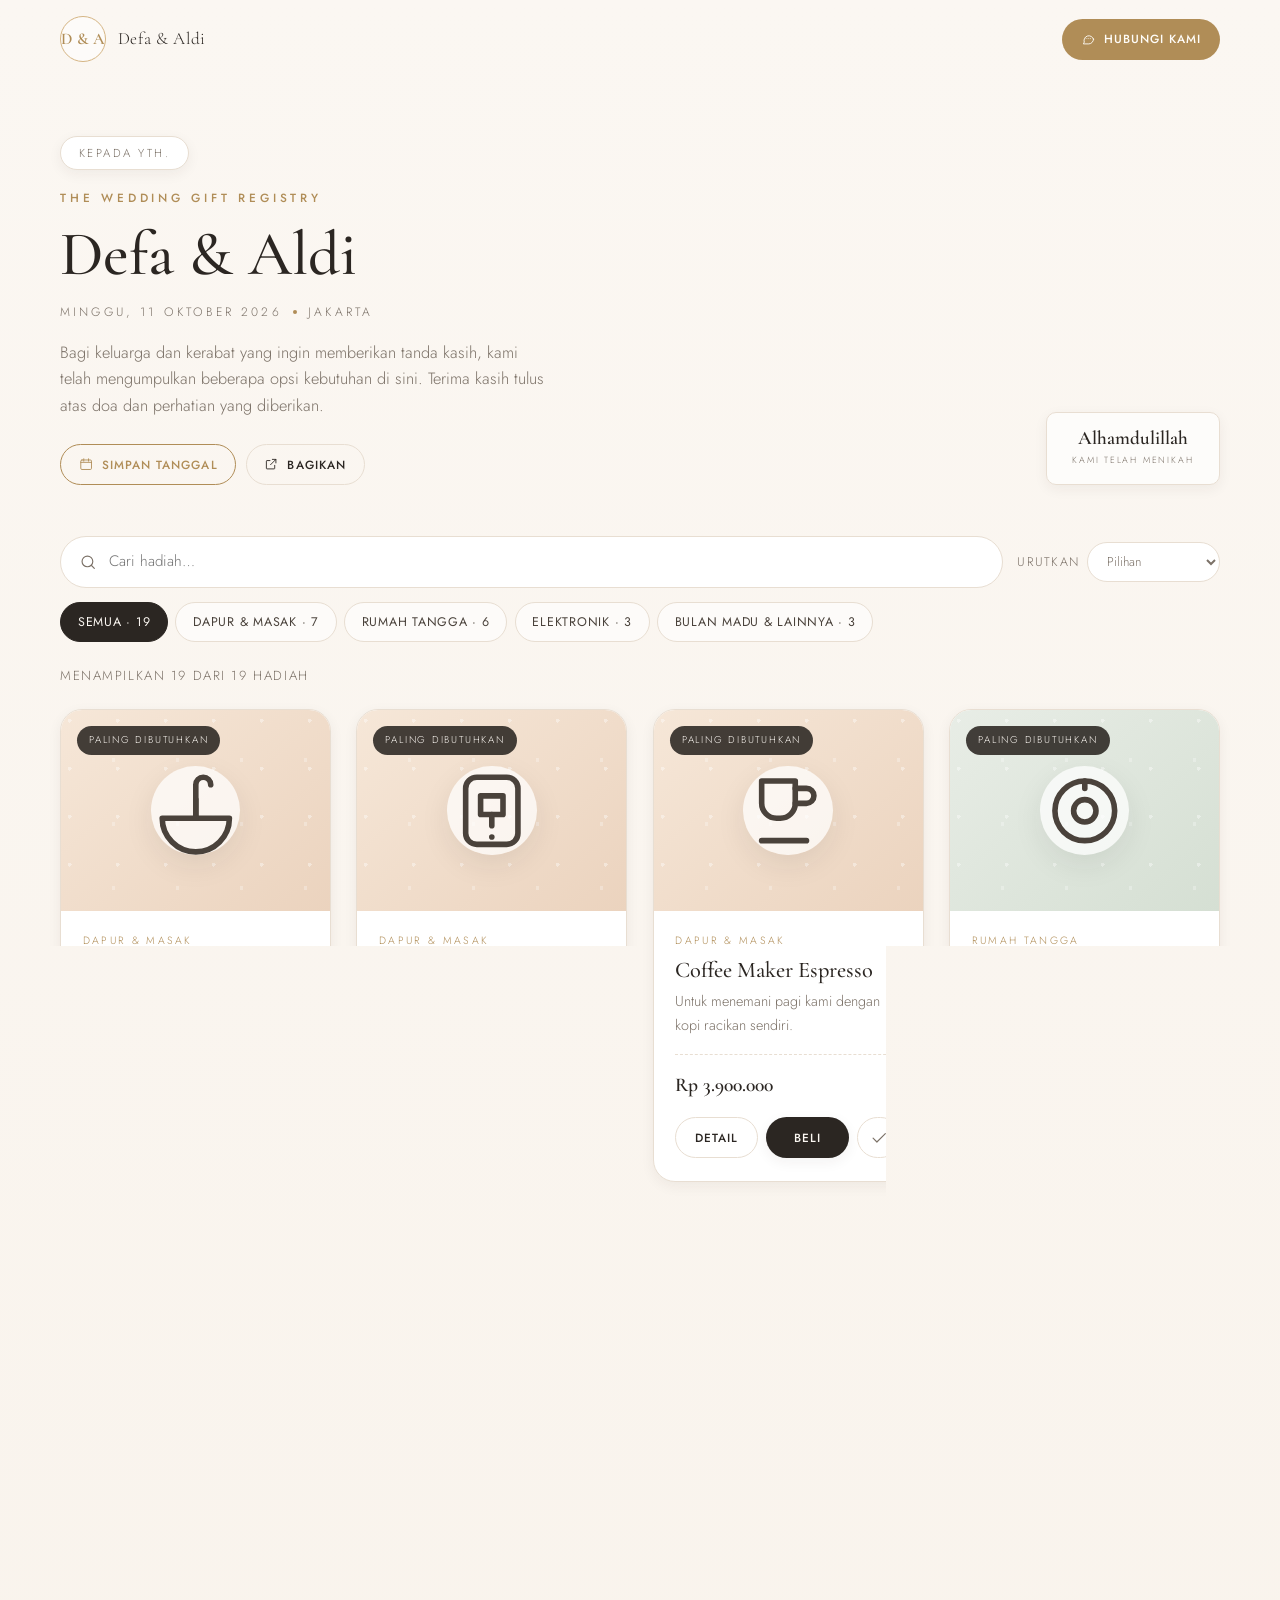
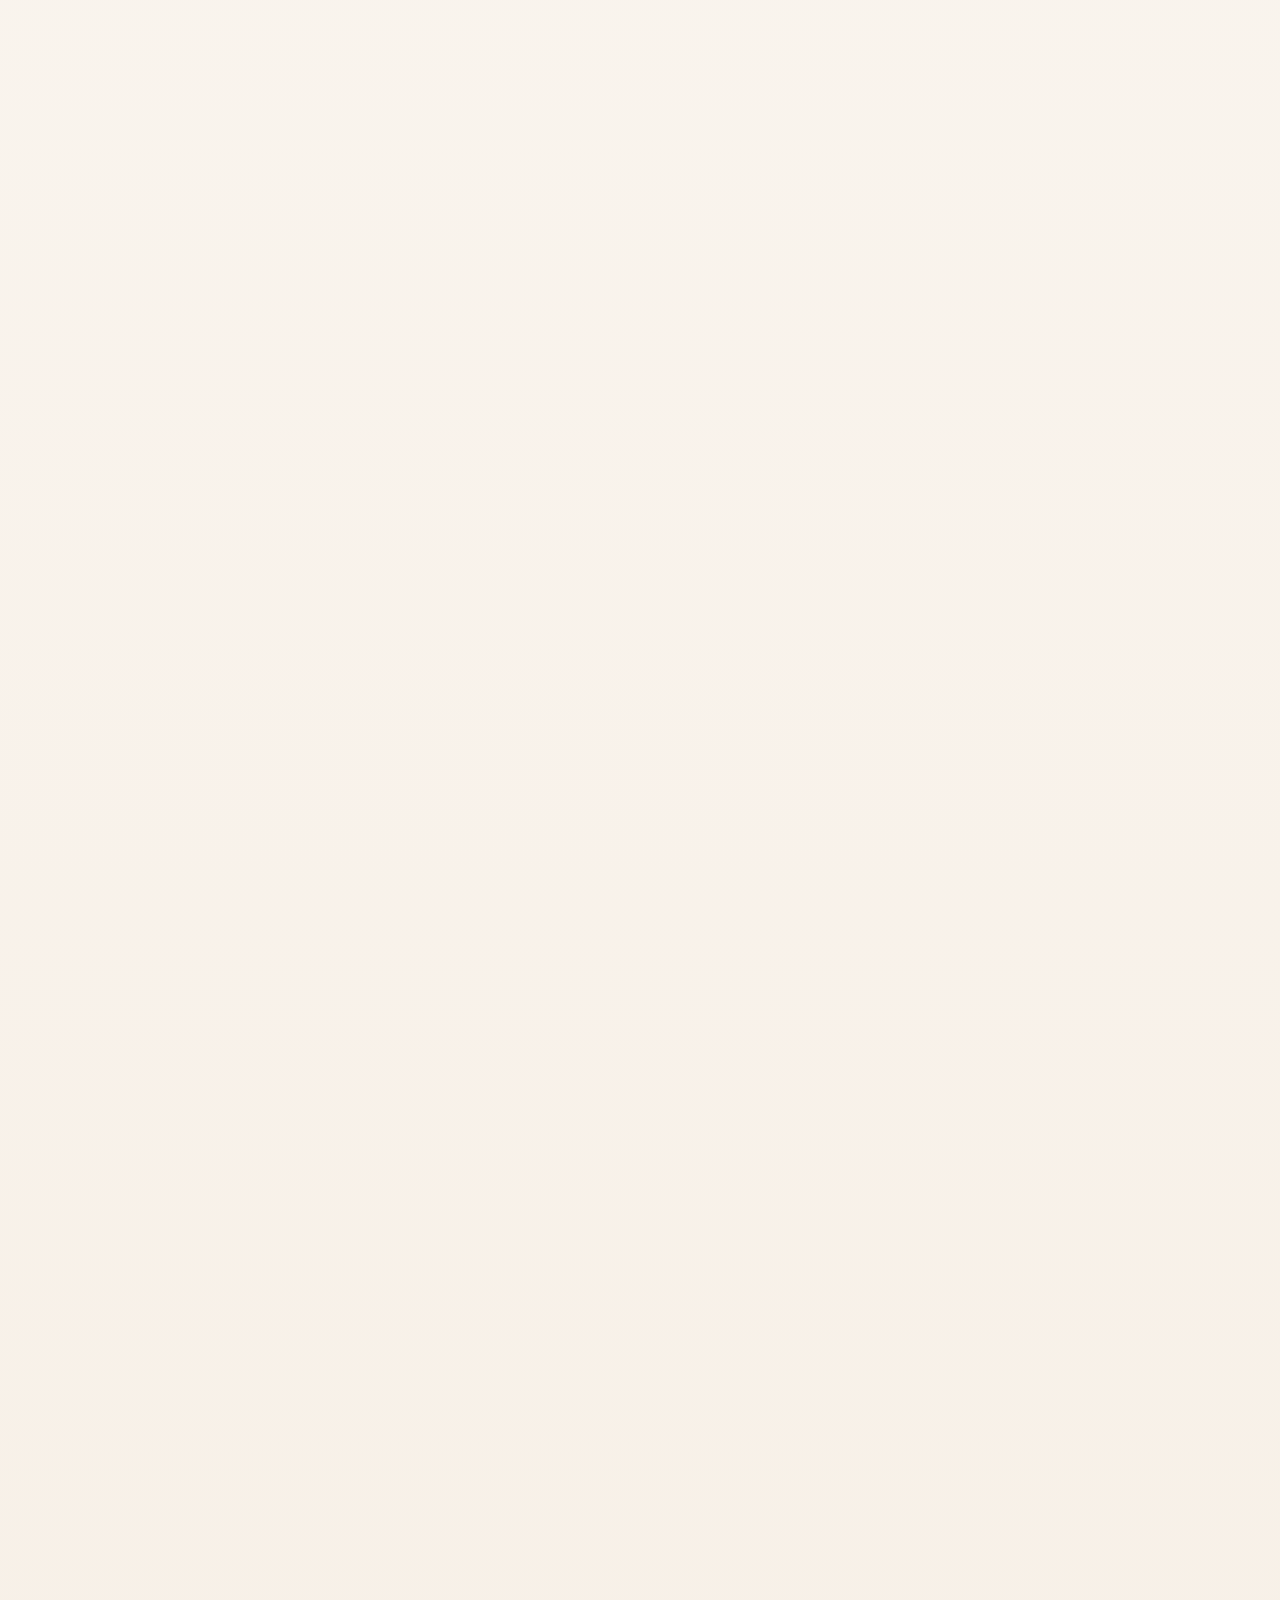
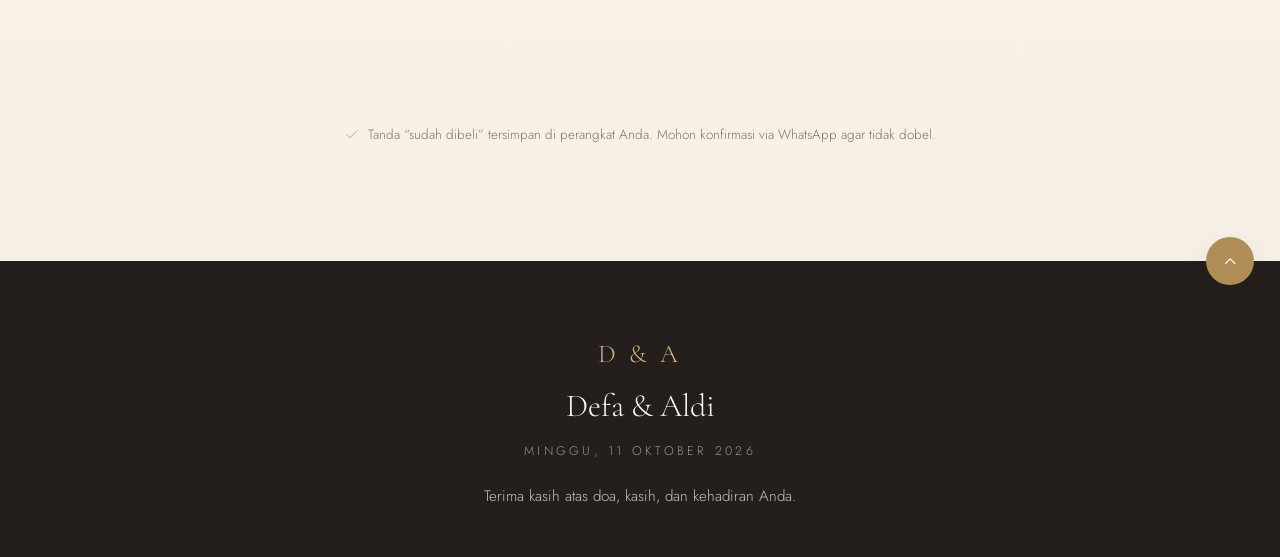
==== commit 3ae33c59: "Add guest access via ?name= URL param with registered list" ====
--- a/index.html
+++ b/index.html
@@ -37,6 +37,7 @@
     <div class="container">
       <header class="registry-head">
         <div class="registry-intro reveal">
+          <p class="guest-greeting" id="guest-greeting" hidden>Kepada Yth. <strong></strong></p>
           <p class="eyebrow">The Wedding Gift Registry</p>
           <h1 class="registry-names" data-text="names">Defa &amp; Aldi</h1>
           <p class="registry-meta">
@@ -117,6 +118,14 @@
   </div>
 </div>
 
+<div class="denied" id="access-denied" hidden>
+  <div class="denied-card">
+    <span class="icon" data-icon="close"></span>
+    <h2>Tautan tidak berlaku</h2>
+    <p>Maaf, nama pada tautan ini tidak terdaftar pada daftar tamu. Silakan gunakan tautan yang Anda terima.</p>
+  </div>
+</div>
+
 <div class="toast" id="toast" role="status" aria-live="polite"></div>
 
 <noscript>
--- a/css/styles.css
+++ b/css/styles.css
@@ -104,6 +104,26 @@
   margin-bottom: .9rem;
 }
 
+.guest-greeting {
+  display: inline-block;
+  font-size: .72rem;
+  letter-spacing: .22em;
+  text-transform: uppercase;
+  color: var(--muted);
+  background: var(--white);
+  border: 1px solid var(--line);
+  border-radius: 999px;
+  padding: .42rem 1.1rem;
+  margin-bottom: 1.1rem;
+  box-shadow: var(--shadow-sm);
+}
+
+.guest-greeting strong {
+  color: var(--gold);
+  font-weight: 600;
+  letter-spacing: .1em;
+}
+
 .section {
   padding: clamp(4.5rem, 9vw, 7.5rem) 0;
   position: relative;
@@ -688,6 +708,48 @@
 .to-top .icon { transform: rotate(180deg); }
 
 .to-top:hover { transform: translateY(-4px); background: #9E7C48; }
+
+.denied {
+  position: fixed;
+  inset: 0;
+  z-index: 300;
+  display: grid;
+  place-items: center;
+  padding: 1.5rem;
+  background: var(--ivory);
+}
+
+.denied[hidden] { display: none; }
+
+.denied-card {
+  width: min(440px, 100%);
+  text-align: center;
+  background: var(--white);
+  border: 1px solid var(--line);
+  border-radius: var(--radius-lg);
+  box-shadow: var(--shadow);
+  padding: clamp(2rem, 6vw, 3rem) clamp(1.5rem, 5vw, 2.5rem);
+}
+
+.denied-card .icon {
+  width: 2.6rem;
+  height: 2.6rem;
+  margin: 0 auto 1.1rem;
+  padding: .62rem;
+  border-radius: 50%;
+  background: var(--gold-tint);
+  color: var(--gold);
+}
+
+.denied-card h2 {
+  font-size: 1.8rem;
+  margin-bottom: .6rem;
+}
+
+.denied-card p {
+  color: var(--muted);
+  font-size: .95rem;
+}
 
 .modal {
   position: fixed;
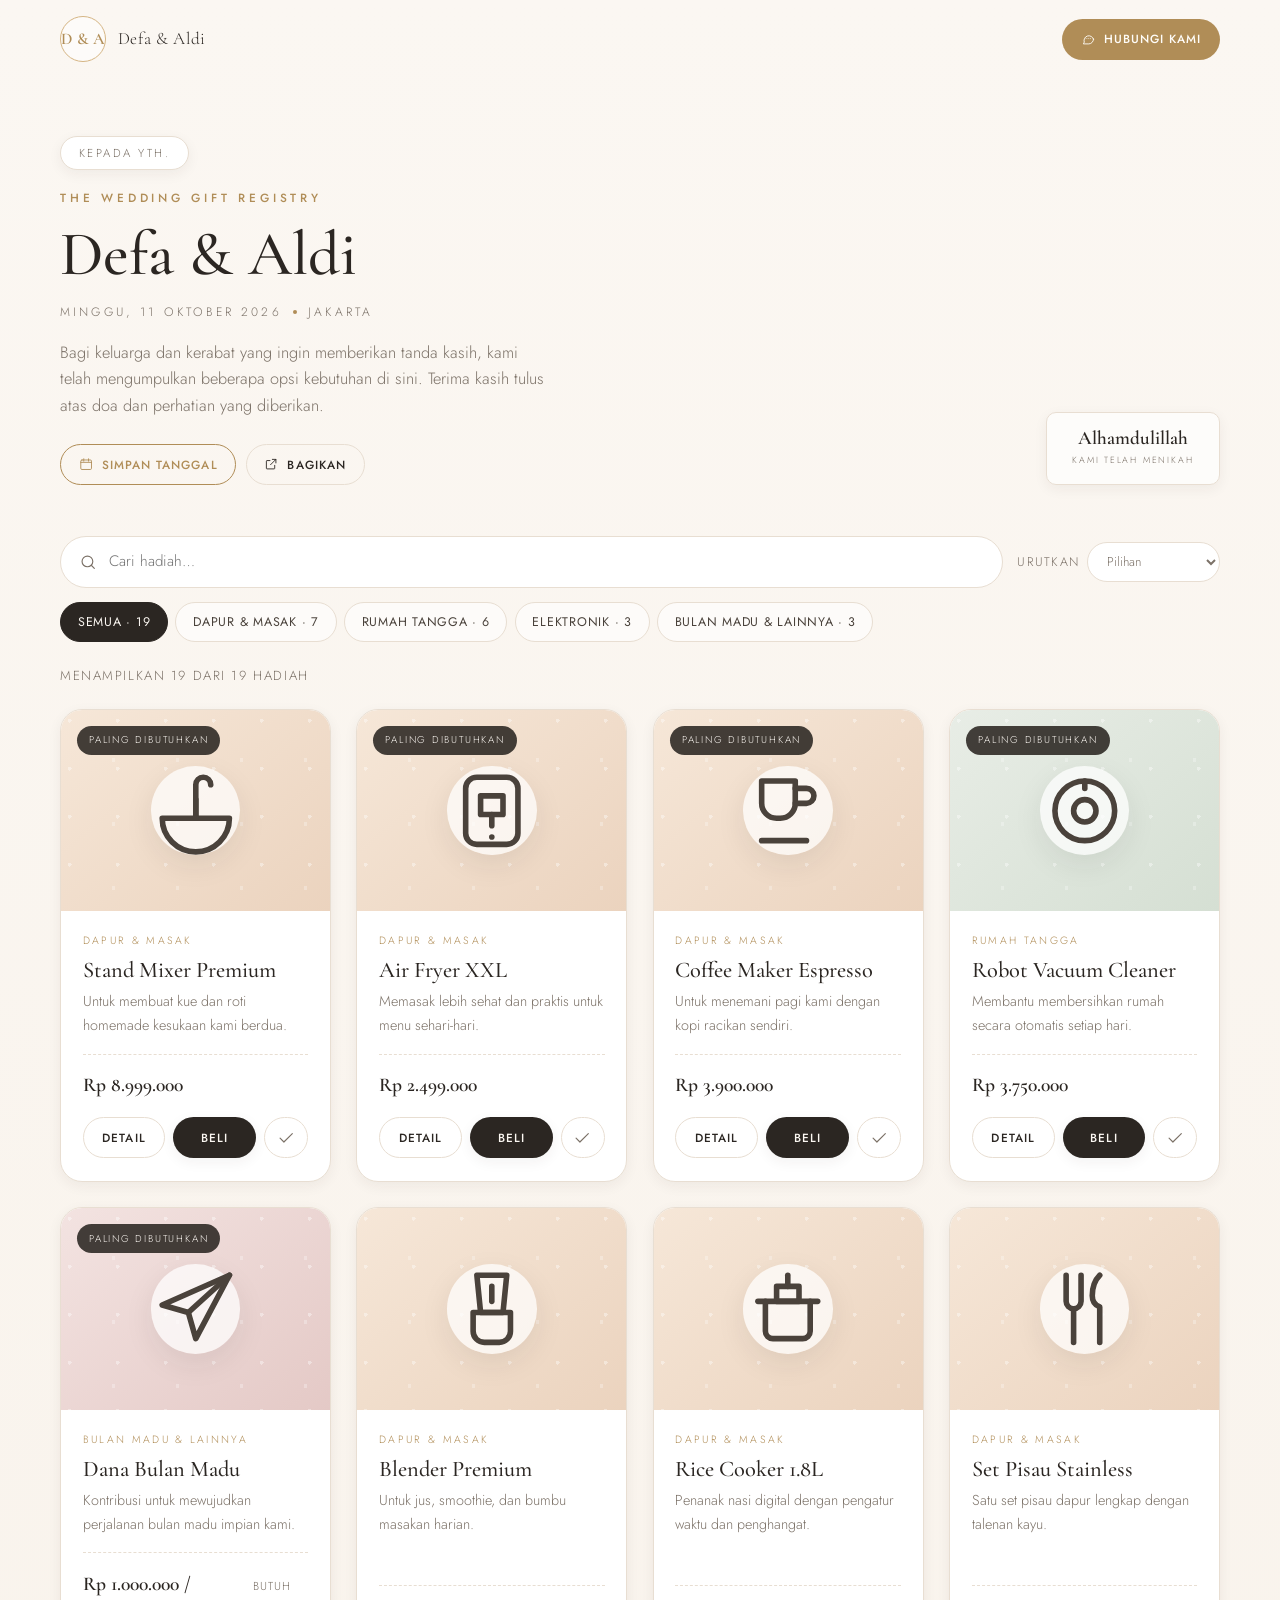
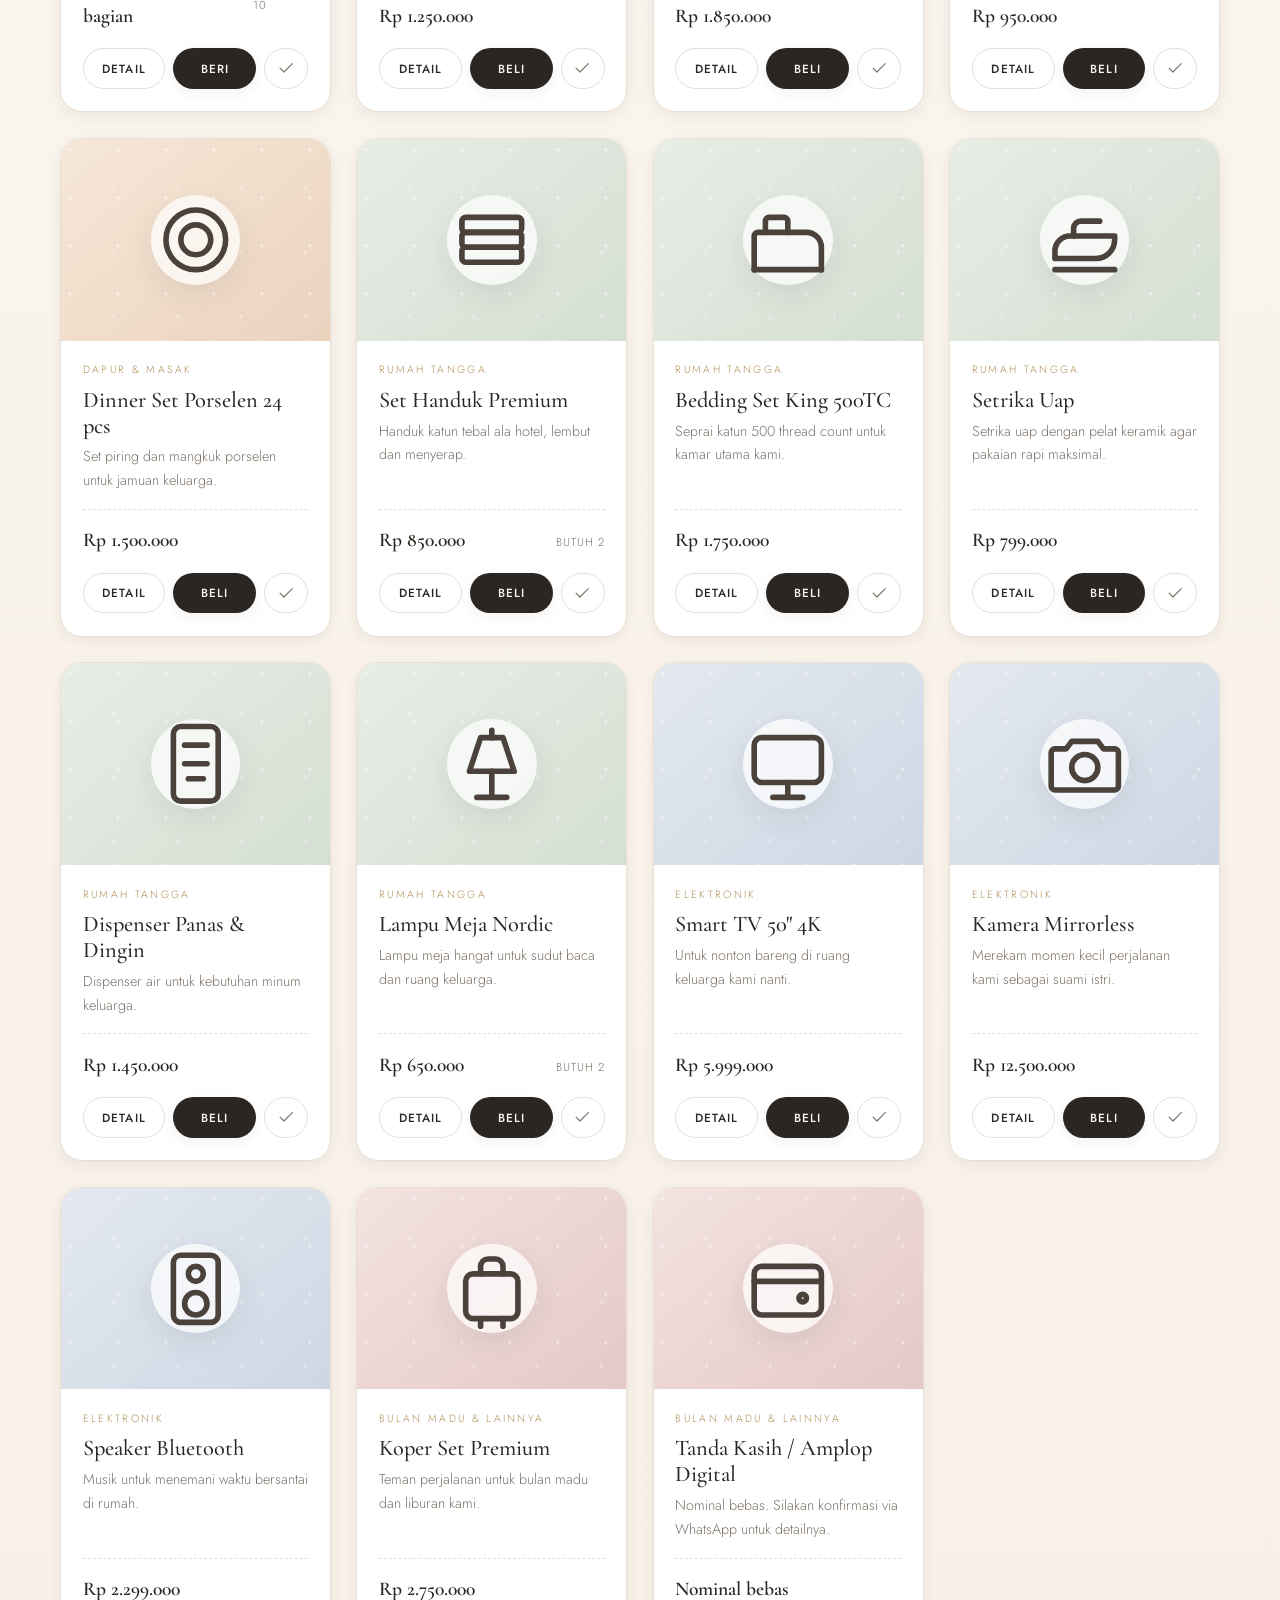
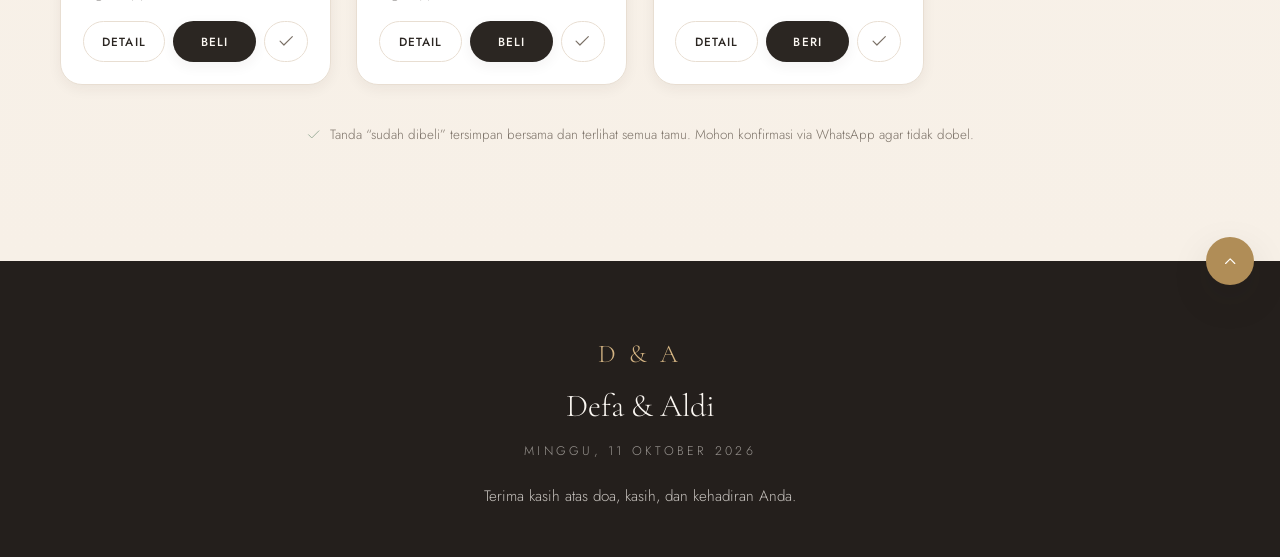
==== commit ecdf6522: "Store gift claims globally in Upstash Redis via /api/claims" ====
--- a/index.html
+++ b/index.html
@@ -91,7 +91,7 @@
       </div>
       <p class="note reveal">
         <span class="icon" data-icon="check"></span>
-        Tanda “sudah dibeli” tersimpan di perangkat Anda. Mohon konfirmasi via WhatsApp agar tidak dobel.
+        Tanda “sudah dibeli” tersimpan bersama dan terlihat semua tamu. Mohon konfirmasi via WhatsApp agar tidak dobel.
       </p>
     </div>
   </section>
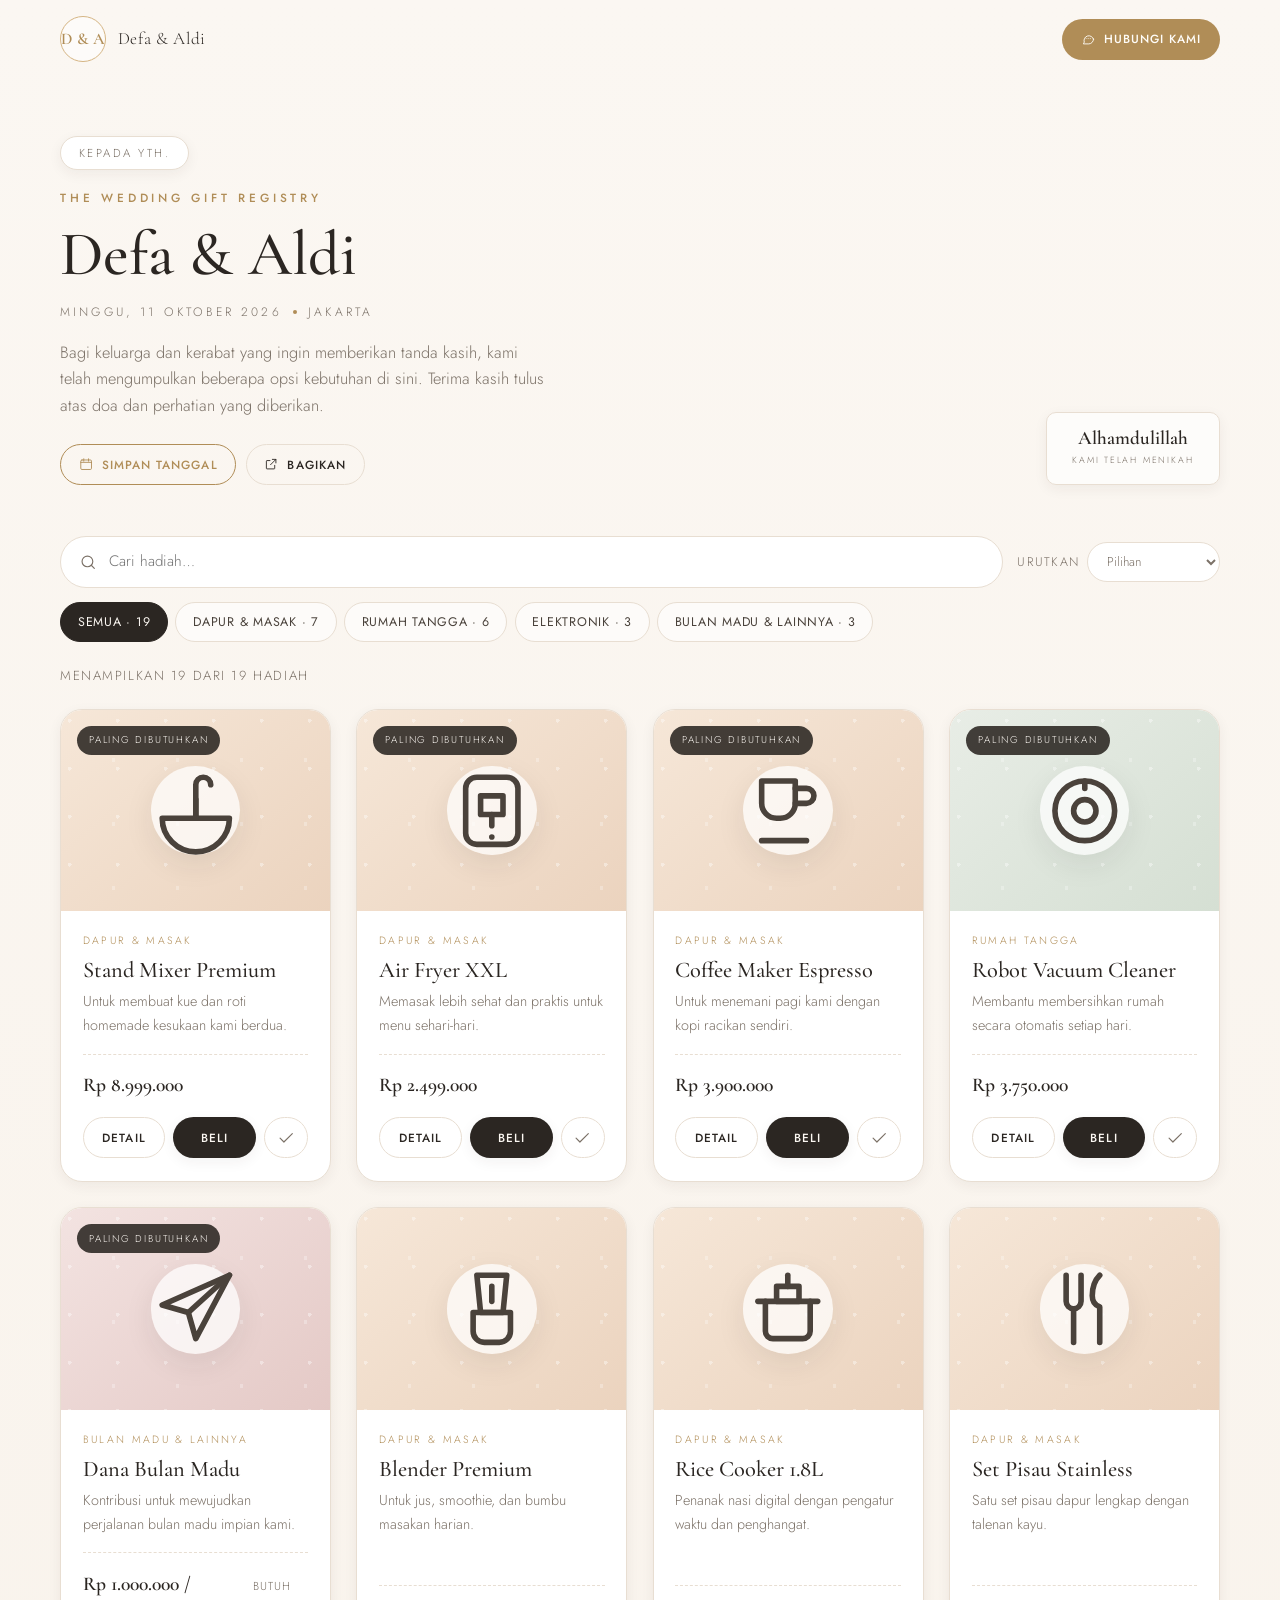
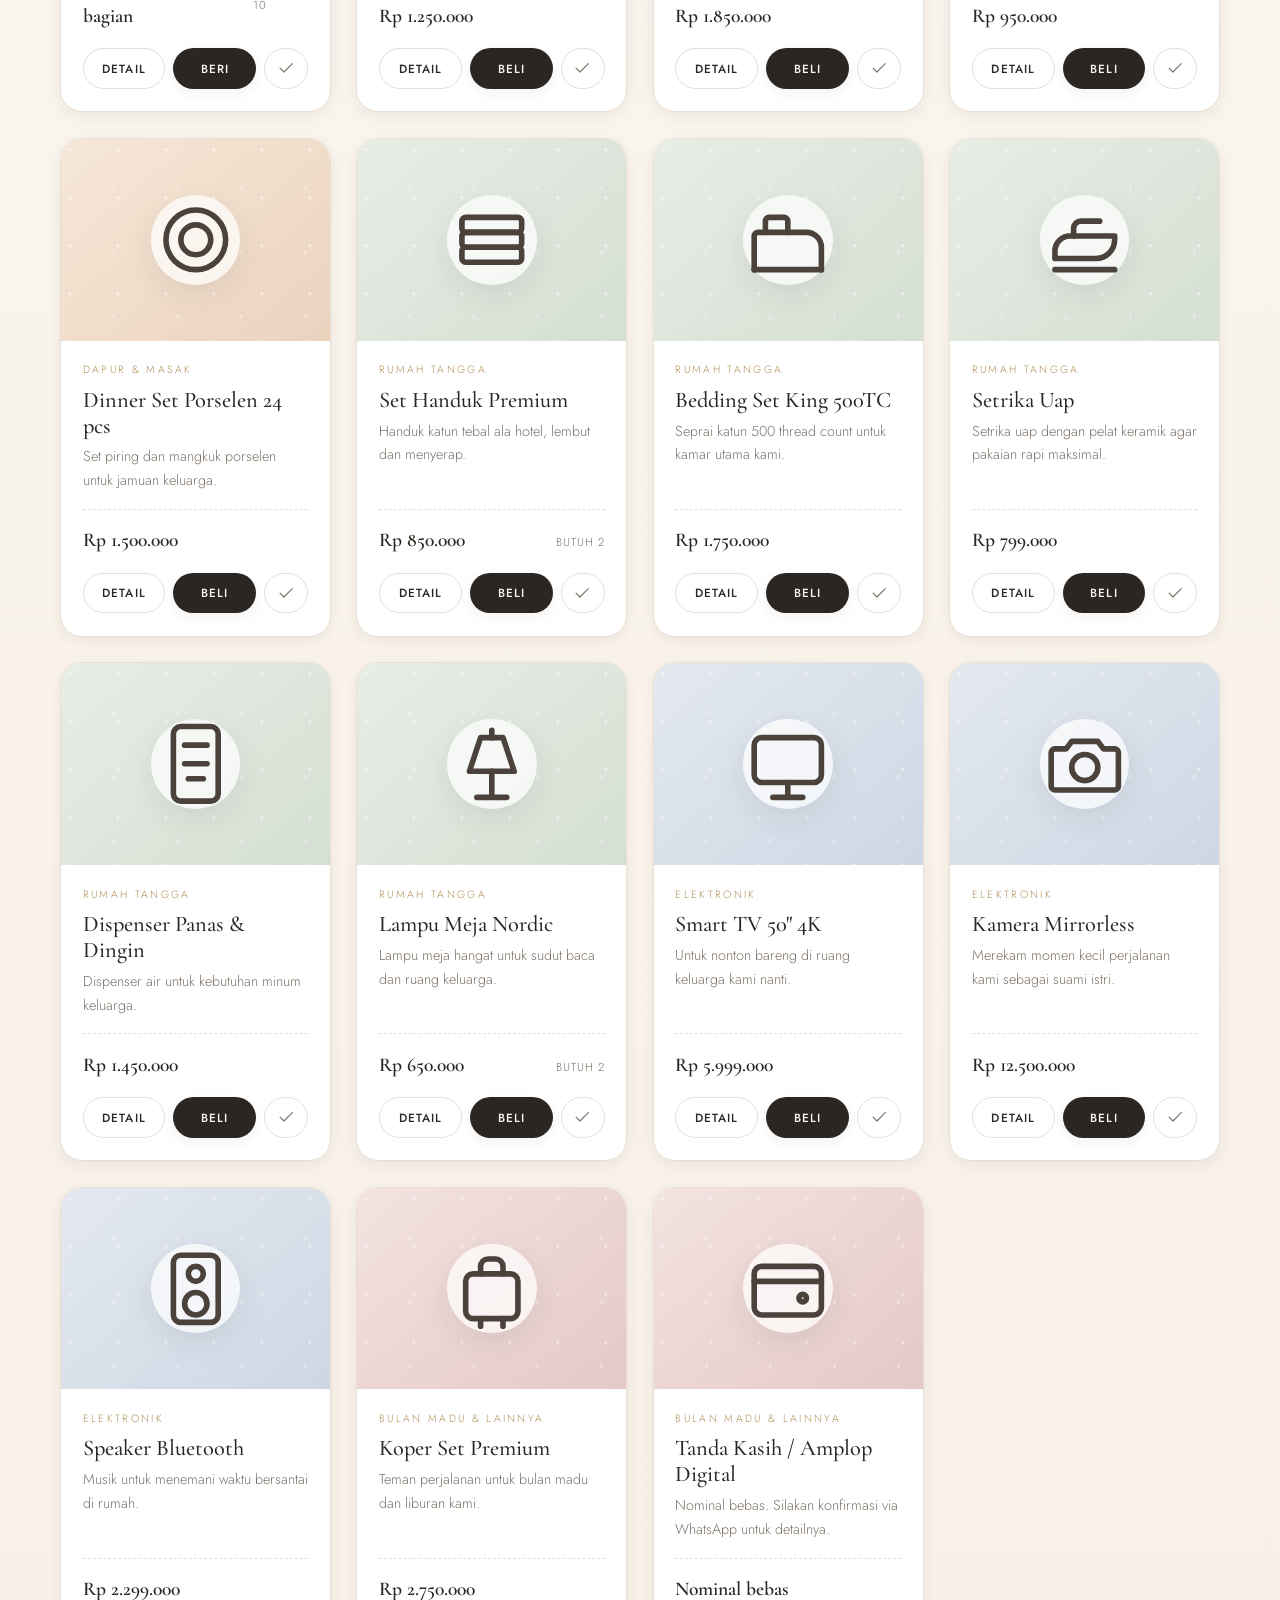
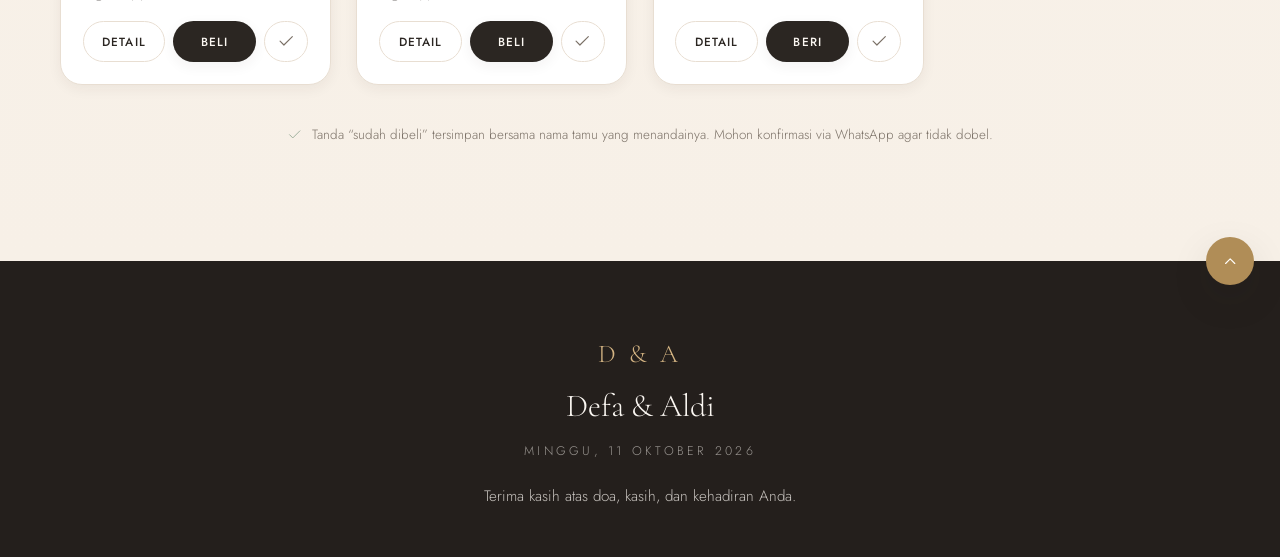
==== commit c12550ae: "Attribute gift claims to registered guest names" ====
--- a/index.html
+++ b/index.html
@@ -91,7 +91,7 @@
       </div>
       <p class="note reveal">
         <span class="icon" data-icon="check"></span>
-        Tanda “sudah dibeli” tersimpan bersama dan terlihat semua tamu. Mohon konfirmasi via WhatsApp agar tidak dobel.
+        Tanda “sudah dibeli” tersimpan bersama nama tamu yang menandainya. Mohon konfirmasi via WhatsApp agar tidak dobel.
       </p>
     </div>
   </section>
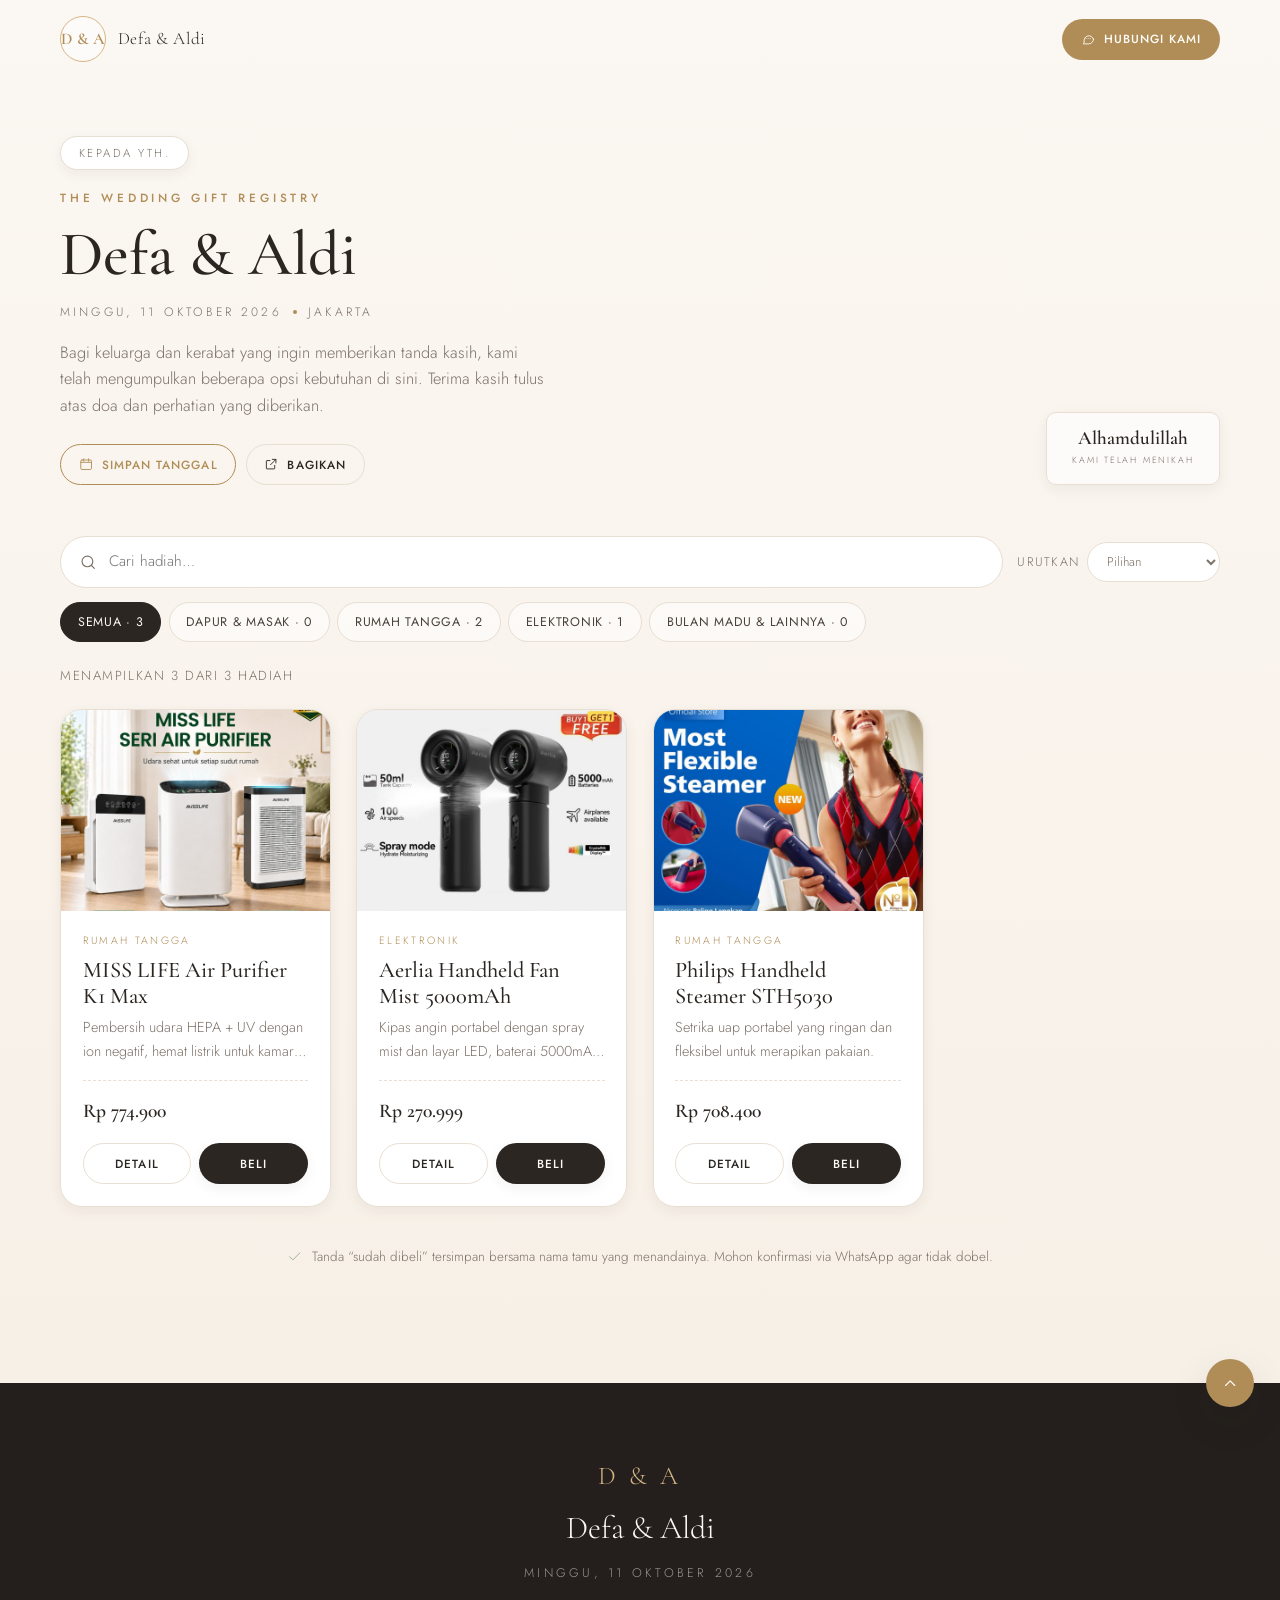
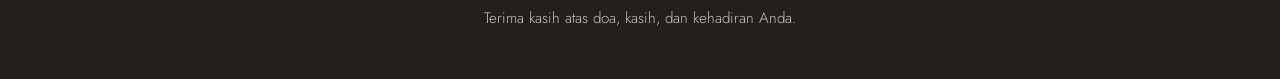
==== commit 02bdb92e: "Improve SEO tags, add proper favicon and OG image" ====
--- a/index.html
+++ b/index.html
@@ -4,12 +4,36 @@
 <meta charset="UTF-8">
 <meta name="viewport" content="width=device-width, initial-scale=1.0">
 <meta name="theme-color" content="#FBF7F2">
-<title>Wedding Gift — Defa &amp; Aldi</title>
-<meta name="description" content="Daftar hadiah pernikahan Defa &amp; Aldi.">
-<meta property="og:title" content="Wedding Gift — Defa &amp; Aldi">
-<meta property="og:description" content="Bagi keluarga dan kerabat yang ingin memberikan tanda kasih, kami telah menyiapkan daftar hadiah pilihan.">
+<title>Daftar Hadiah Pernikahan Defa &amp; Aldi</title>
+<meta name="description" content="Daftar hadiah pernikahan Defa &amp; Aldi pada Minggu, 11 Oktober 2026 di Jakarta. Pilih dan tandai hadiah yang ingin Anda berikan, lalu konfirmasi via WhatsApp.">
+<link rel="canonical" href="https://wedding-gift-ivory.vercel.app/">
 <meta property="og:type" content="website">
-<link rel="icon" href="data:image/svg+xml,%3Csvg xmlns='http://www.w3.org/2000/svg' viewBox='0 0 64 64'%3E%3Crect width='64' height='64' rx='14' fill='%23FBF7F2'/%3E%3Ctext x='32' y='43' font-family='Georgia,serif' font-size='30' text-anchor='middle' fill='%23B08D57'%3ED%26A%3C/text%3E%3C/svg%3E">
+<meta property="og:site_name" content="Wedding Gift — Defa &amp; Aldi">
+<meta property="og:locale" content="id_ID">
+<meta property="og:url" content="https://wedding-gift-ivory.vercel.app/">
+<meta property="og:title" content="Daftar Hadiah Pernikahan Defa &amp; Aldi">
+<meta property="og:description" content="Daftar hadiah pernikahan Defa &amp; Aldi pada Minggu, 11 Oktober 2026 di Jakarta. Tandai hadiah yang ingin Anda berikan dan konfirmasi via WhatsApp.">
+<meta property="og:image" content="https://wedding-gift-ivory.vercel.app/images/og-image.png">
+<meta property="og:image:width" content="1200">
+<meta property="og:image:height" content="630">
+<meta property="og:image:alt" content="Defa &amp; Aldi — The Wedding Gift Registry">
+<meta name="twitter:card" content="summary_large_image">
+<meta name="twitter:title" content="Daftar Hadiah Pernikahan Defa &amp; Aldi">
+<meta name="twitter:description" content="Daftar hadiah pernikahan Defa &amp; Aldi pada Minggu, 11 Oktober 2026 di Jakarta. Tandai hadiah yang ingin Anda berikan dan konfirmasi via WhatsApp.">
+<meta name="twitter:image" content="https://wedding-gift-ivory.vercel.app/images/og-image.png">
+<link rel="icon" type="image/svg+xml" href="images/favicon.svg">
+<link rel="icon" type="image/png" sizes="32x32" href="images/favicon-32.png">
+<link rel="apple-touch-icon" sizes="180x180" href="images/apple-touch-icon.png">
+<script type="application/ld+json">
+{
+  "@context": "https://schema.org",
+  "@type": "WebSite",
+  "name": "Wedding Gift — Defa & Aldi",
+  "url": "https://wedding-gift-ivory.vercel.app/",
+  "inLanguage": "id-ID",
+  "description": "Daftar hadiah pernikahan Defa & Aldi pada Minggu, 11 Oktober 2026 di Jakarta."
+}
+</script>
 <link rel="preconnect" href="https://fonts.googleapis.com">
 <link rel="preconnect" href="https://fonts.gstatic.com" crossorigin>
 <link href="https://fonts.googleapis.com/css2?family=Cormorant+Garamond:ital,wght@0,400;0,500;0,600;0,700;1,400;1,500&family=Jost:wght@300;400;500;600&display=swap" rel="stylesheet">
